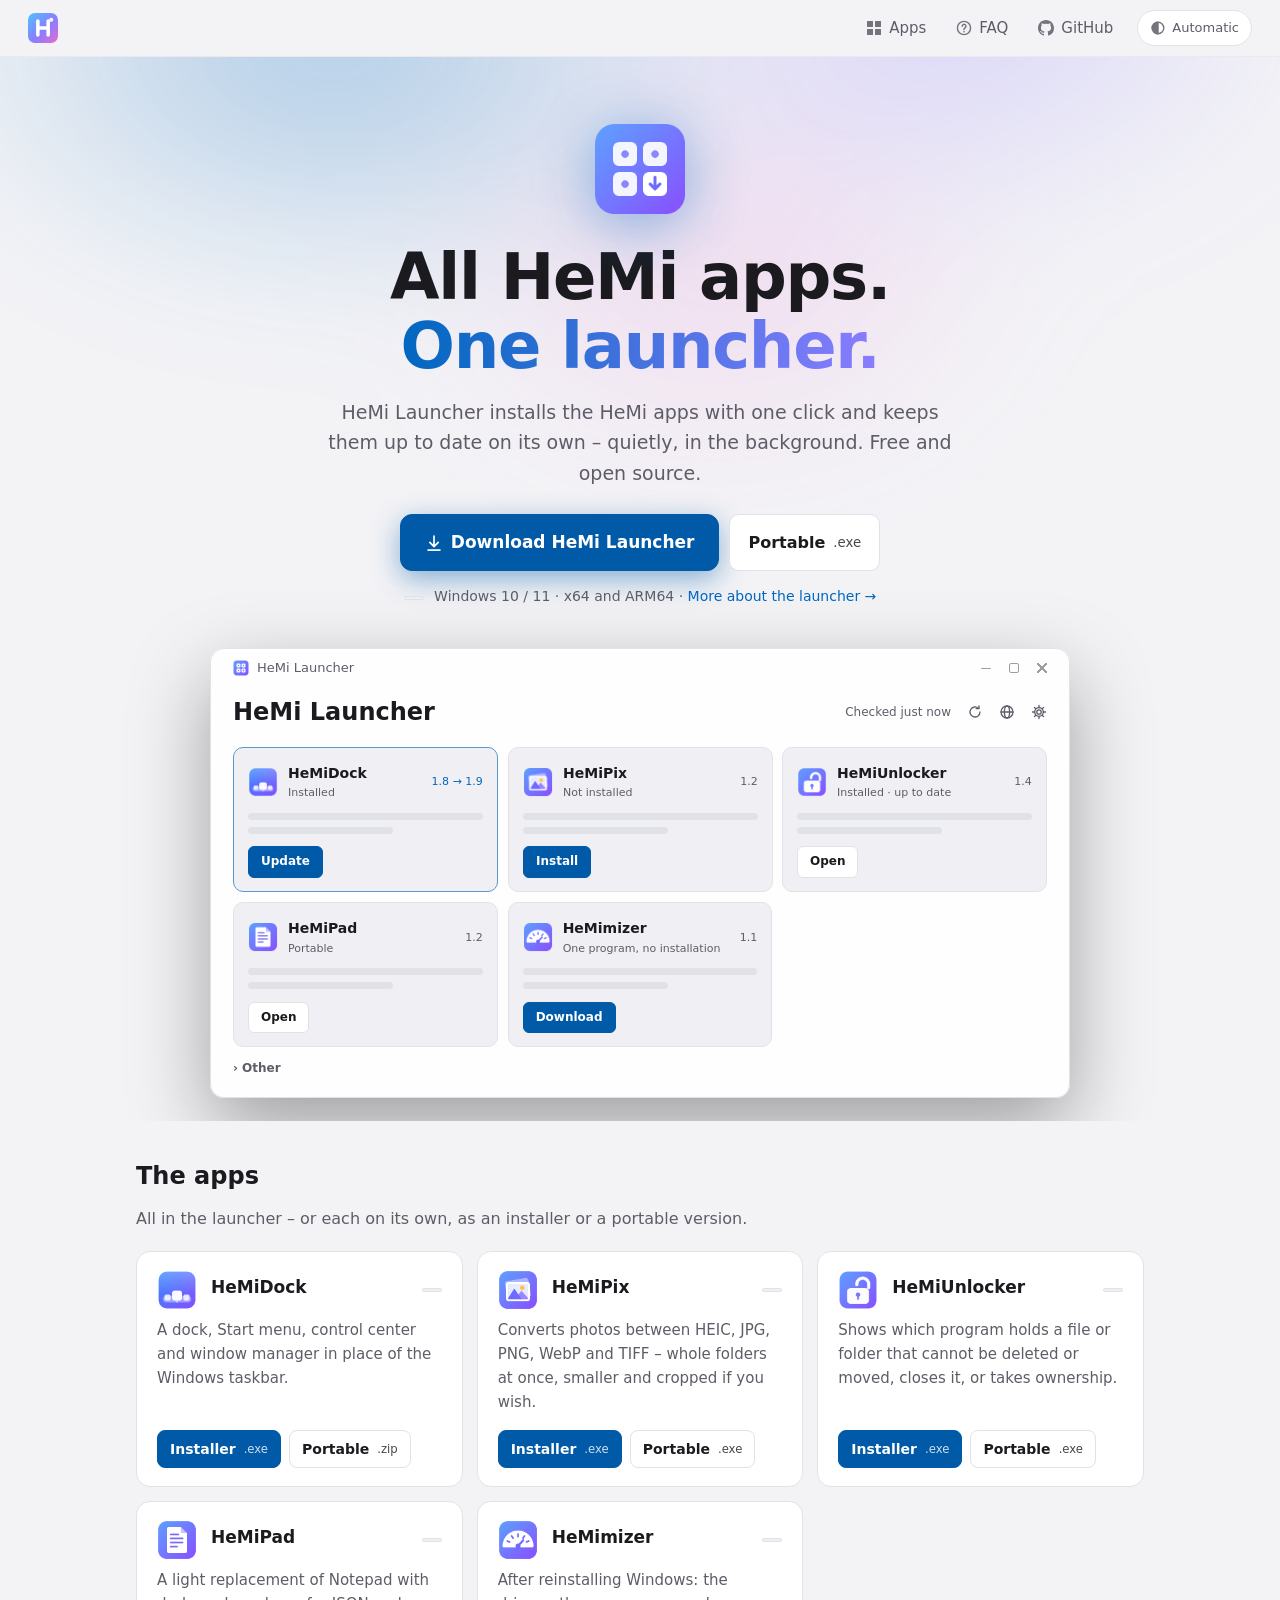
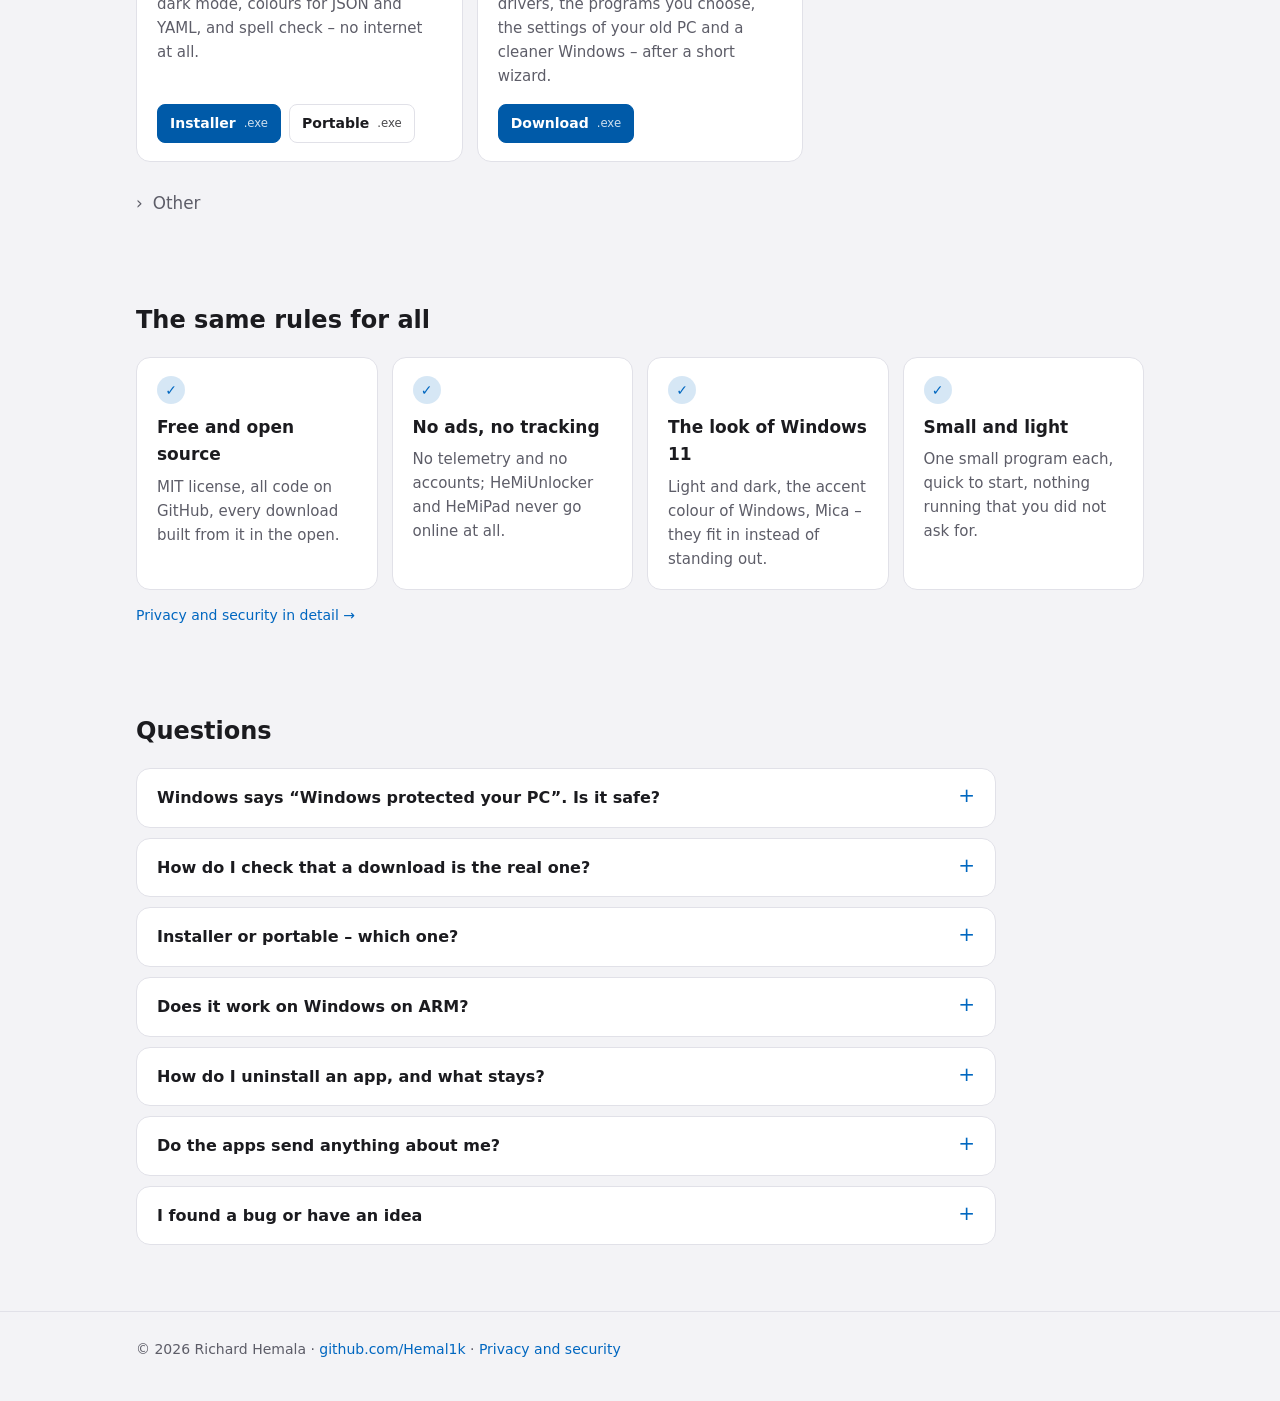
==== index.html @ ae908e46 ""Other" folded on the page and in the launcher sketch, as in the app Co-Authored-By: Claude Opus 5.5" ====
<!doctype html>
<html lang="en">
<head>
  <meta charset="utf-8">
  <meta name="viewport" content="width=device-width, initial-scale=1">
  <title>HeMi – apps for Windows</title>
  <meta name="description" content="Small, tidy apps for Windows in the Windows 11 look – installed and kept up to date by HeMi Launcher: HeMiDock, HeMiPix, HeMiUnlocker, HeMiPad, HeMi Dark for VLC and HeMimizer. Free and open source.">
  <meta property="og:type" content="website">
  <meta property="og:site_name" content="HeMi">
  <meta property="og:title" content="HeMi – apps for Windows">
  <meta property="og:description" content="Small, tidy apps for Windows in the Windows 11 look – installed and kept up to date by HeMi Launcher. Free and open source.">
  <meta property="og:url" content="https://hemal1k.github.io/">
  <meta property="og:image" content="https://hemal1k.github.io/assets/og-hemi.png">
  <meta name="twitter:card" content="summary_large_image">
  <link rel="icon" href="assets/favicon.svg?v=3" type="image/svg+xml">
  <link rel="icon" href="assets/favicon-32.png?v=3" sizes="32x32">
  <link rel="apple-touch-icon" href="assets/favicon-180.png?v=3">
  <script>try{var t=localStorage.getItem("hemi-theme");if(t==="light"||t==="dark")document.documentElement.setAttribute("data-theme",t)}catch(e){}</script>
  <link rel="stylesheet" href="assets/style.css?v=9">
  <script src="assets/site.js?v=5" defer></script>
</head>
<body>
<header class="topbar">
  <div class="bar">
    <a class="brand" href="./" aria-label="HeMi – all apps"><img src="assets/favicon.svg?v=3" alt="HeMi"></a>
    <nav>
      <a href="#apps"><svg viewBox="0 0 16 16" width="16" height="16" fill="currentColor" aria-hidden="true"><path d="M1.5 1h5a.5.5 0 01.5.5v5a.5.5 0 01-.5.5h-5a.5.5 0 01-.5-.5v-5a.5.5 0 01.5-.5zm8 0h5a.5.5 0 01.5.5v5a.5.5 0 01-.5.5h-5a.5.5 0 01-.5-.5v-5a.5.5 0 01.5-.5zm-8 8h5a.5.5 0 01.5.5v5a.5.5 0 01-.5.5h-5a.5.5 0 01-.5-.5v-5a.5.5 0 01.5-.5zm8 0h5a.5.5 0 01.5.5v5a.5.5 0 01-.5.5h-5a.5.5 0 01-.5-.5v-5a.5.5 0 01.5-.5z"/></svg>Apps</a>
      <a href="#faq"><svg viewBox="0 0 16 16" width="16" height="16" fill="none" stroke="currentColor" stroke-width="1.4" stroke-linecap="round" aria-hidden="true"><circle cx="8" cy="8" r="6.6"/><path d="M6.2 6.2a1.9 1.9 0 113.1 1.5c-.8.5-1.3.9-1.3 1.8"/><circle cx="8" cy="11.6" r=".25" fill="currentColor"/></svg>FAQ</a>
      <a href="https://github.com/Hemal1k"><svg viewBox="0 0 16 16" width="16" height="16" fill="currentColor" aria-hidden="true"><path d="M8 0C3.58 0 0 3.58 0 8c0 3.54 2.29 6.53 5.47 7.59.4.07.55-.17.55-.38 0-.19-.01-.82-.01-1.49-2.01.37-2.53-.49-2.69-.94-.09-.23-.48-.94-.82-1.13-.28-.15-.68-.52-.01-.53.63-.01 1.08.58 1.23.82.72 1.21 1.87.87 2.33.66.07-.52.28-.87.51-1.07-1.78-.2-3.64-.89-3.64-3.95 0-.87.31-1.59.82-2.15-.08-.2-.36-1.02.08-2.12 0 0 .67-.21 2.2.82.64-.18 1.32-.27 2-.27.68 0 1.36.09 2 .27 1.53-1.04 2.2-.82 2.2-.82.44 1.1.16 1.92.08 2.12.51.56.82 1.27.82 2.15 0 3.07-1.87 3.75-3.65 3.95.29.25.54.73.54 1.48 0 1.07-.01 1.93-.01 2.2 0 .21.15.46.55.38A8.013 8.013 0 0016 8c0-4.42-3.58-8-8-8z"/></svg>GitHub</a>
    </nav>
  </div>
</header>

<main>
  <div class="launch-hero">
    <div class="aurora" aria-hidden="true"></div>
    <div class="wrap">
      <img class="hero-icon" src="assets/hemilauncher.png?v=3" alt="" width="96" height="96">
      <h1>All HeMi apps.<br><span class="grad">One launcher.</span></h1>
      <p class="lead">HeMi Launcher installs the HeMi apps with one click and keeps them up to date on its own – quietly, in the background. Free and open source.</p>
      <div class="buttons center">
        <a class="btn primary big" href="https://github.com/Hemal1k/HeMiLauncher/releases/latest/download/HeMiLauncher-Setup.exe"><svg viewBox="0 0 16 16" width="18" height="18" fill="currentColor" aria-hidden="true"><path d="M8 1a.75.75 0 01.75.75v7.69l2.47-2.47a.75.75 0 111.06 1.06l-3.75 3.75a.75.75 0 01-1.06 0L3.72 8.03a.75.75 0 011.06-1.06l2.47 2.47V1.75A.75.75 0 018 1zM2.75 13.5a.75.75 0 000 1.5h10.5a.75.75 0 000-1.5H2.75z"/></svg> Download HeMi Launcher</a>
        <a class="btn" href="https://github.com/Hemal1k/HeMiLauncher/releases/latest/download/HeMiLauncher-Portable.exe">Portable <small>.exe</small></a>
      </div>
      <p class="note"><span class="ver" data-repo="HeMiLauncher" hidden></span> Windows 10 / 11 · x64 and ARM64 · <a href="hemilauncher.html">More about the launcher →</a></p>
      <a class="sketch hero-shot" href="hemilauncher.html" aria-label="HeMi Launcher: the HeMi apps as cards – one being installed, one with an update. More about the launcher">
        <div class="sk-title"><img src="assets/hemilauncher.png?v=3" alt="">HeMi Launcher<span class="sk-win"><i></i><i></i><i></i></span></div>
        <div class="sk-head"><b>HeMi Launcher</b><span class="sk-tools"><small>Checked just now</small>
          <svg viewBox="0 0 16 16" aria-hidden="true"><path d="M13 8a5 5 0 1 1-1.5-3.6"/><path d="M12 1.8v2.9H9.1"/></svg>
          <svg viewBox="0 0 16 16" aria-hidden="true"><circle cx="8" cy="8" r="6"/><ellipse cx="8" cy="8" rx="2.6" ry="6"/><path d="M2 8h12"/></svg>
          <svg viewBox="0 0 16 16" aria-hidden="true"><circle cx="8" cy="8" r="2.2"/><path d="M8 1.5v2M8 12.5v2M1.5 8h2M12.5 8h2M3.4 3.4l1.4 1.4M11.2 11.2l1.4 1.4M3.4 12.6l1.4-1.4M11.2 4.8l1.4-1.4"/><circle cx="8" cy="8" r="4.3"/></svg></span></div>
        <div class="sk-grid">
          <div class="sk-card sk-update" style="--i:0"><div class="sk-top"><img src="assets/hemidock.png?v=3" alt=""><div><b>HeMiDock</b><small>Installed</small></div><em>1.8 → 1.9</em></div><i class="sk-line"></i><i class="sk-line sk-short"></i><div class="sk-btns"><span class="sk-btn sk-accent">Update</span></div></div>
          <div class="sk-card sk-install" style="--i:1"><div class="sk-top"><img src="assets/hemipix.png?v=3" alt=""><div><b>HeMiPix</b><small>Not installed</small></div><em>1.2</em></div><i class="sk-line"></i><i class="sk-line sk-short"></i><div class="sk-btns"><span class="sk-btn sk-accent sk-go">Install</span><span class="sk-progress"><span></span></span><span class="sk-done">✓ Installed</span></div></div>
          <div class="sk-card" style="--i:2"><div class="sk-top"><img src="assets/hemiunlocker.png?v=3" alt=""><div><b>HeMiUnlocker</b><small>Installed · up to date</small></div><em>1.4</em></div><i class="sk-line"></i><i class="sk-line sk-short"></i><div class="sk-btns"><span class="sk-btn">Open</span></div></div>
          <div class="sk-card" style="--i:3"><div class="sk-top"><img src="assets/hemipad.png?v=3" alt=""><div><b>HeMiPad</b><small>Portable</small></div><em>1.2</em></div><i class="sk-line"></i><i class="sk-line sk-short"></i><div class="sk-btns"><span class="sk-btn">Open</span></div></div>
          <div class="sk-card" style="--i:4"><div class="sk-top"><img src="assets/hemimizer.png?v=3" alt=""><div><b>HeMimizer</b><small>One program, no installation</small></div><em>1.1</em></div><i class="sk-line"></i><i class="sk-line sk-short"></i><div class="sk-btns"><span class="sk-btn sk-accent">Download</span></div></div>
          <div class="sk-other">› Other</div>
        </div>
      </a>
    </div>
  </div>

  <div class="wrap">
    <section id="apps">
      <h2>The apps</h2>
      <p class="sub">All in the launcher – or each on its own, as an installer or a portable version.</p>
      <div class="grid">
        <div class="card app-card">
          <a class="project-head" href="hemidock.html"><img src="assets/hemidock.png?v=3" alt=""><h3>HeMiDock</h3><span class="ver" data-repo="HeMiDock" hidden></span></a>
          <p>A dock, Start menu, control center and window manager in place of the Windows taskbar.</p>
          <div class="actions">
            <a class="btn primary small" href="https://github.com/Hemal1k/HeMiDock/releases/latest/download/HeMiDock-Setup.exe">Installer <small>.exe</small></a>
            <a class="btn small" href="https://github.com/Hemal1k/HeMiDock/releases/latest/download/HeMiDock-Portable.zip">Portable <small>.zip</small></a>
          </div>
        </div>
        <div class="card app-card">
          <a class="project-head" href="hemipix.html"><img src="assets/hemipix.png?v=3" alt=""><h3>HeMiPix</h3><span class="ver" data-repo="HeMiPix" hidden></span></a>
          <p>Converts photos between HEIC, JPG, PNG, WebP and TIFF – whole folders at once, smaller and cropped if you wish.</p>
          <div class="actions">
            <a class="btn primary small" href="https://github.com/Hemal1k/HeMiPix/releases/latest/download/HeMiPix-Setup.exe">Installer <small>.exe</small></a>
            <a class="btn small" href="https://github.com/Hemal1k/HeMiPix/releases/latest/download/HeMiPix-Portable.exe">Portable <small>.exe</small></a>
          </div>
        </div>
        <div class="card app-card">
          <a class="project-head" href="hemiunlocker.html"><img src="assets/hemiunlocker.png?v=3" alt=""><h3>HeMiUnlocker</h3><span class="ver" data-repo="HeMiUnlocker" hidden></span></a>
          <p>Shows which program holds a file or folder that cannot be deleted or moved, closes it, or takes ownership.</p>
          <div class="actions">
            <a class="btn primary small" href="https://github.com/Hemal1k/HeMiUnlocker/releases/latest/download/HeMiUnlocker-Setup.exe">Installer <small>.exe</small></a>
            <a class="btn small" href="https://github.com/Hemal1k/HeMiUnlocker/releases/latest/download/HeMiUnlocker-Portable.exe">Portable <small>.exe</small></a>
          </div>
        </div>
        <div class="card app-card">
          <a class="project-head" href="hemipad.html"><img src="assets/hemipad.png?v=3" alt=""><h3>HeMiPad</h3><span class="ver" data-repo="HeMiPad" hidden></span></a>
          <p>A light replacement of Notepad with dark mode, colours for JSON and YAML, and spell check – no internet at all.</p>
          <div class="actions">
            <a class="btn primary small" href="https://github.com/Hemal1k/HeMiPad/releases/latest/download/HeMiPad-Setup.exe">Installer <small>.exe</small></a>
            <a class="btn small" href="https://github.com/Hemal1k/HeMiPad/releases/latest/download/HeMiPad-Portable.exe">Portable <small>.exe</small></a>
          </div>
        </div>
        <div class="card app-card">
          <a class="project-head" href="hemimizer.html"><img src="assets/hemimizer.png?v=3" alt=""><h3>HeMimizer</h3><span class="ver" data-repo="HeMimizer" hidden></span></a>
          <p>After reinstalling Windows: the drivers, the programs you choose, the settings of your old PC and a cleaner Windows – after a short wizard.</p>
          <div class="actions">
            <a class="btn primary small" href="https://github.com/Hemal1k/HeMimizer/releases/latest/download/HeMimizer.exe">Download <small>.exe</small></a>
          </div>
        </div>
      </div>
      <details class="other">
      <summary class="other-head">Other</summary>
      <div class="grid">
        <div class="card app-card">
          <a class="project-head" href="hemidark.html"><img src="assets/hemidark.png?v=3" alt=""><h3>HeMi Dark</h3><span class="ver" data-repo="HeMiDark" hidden></span></a>
          <p>A dark skin for VLC media player in the style of Windows 11 – nine colours, every display scaling.</p>
          <div class="actions">
            <a class="btn primary small" href="https://github.com/Hemal1k/HeMiDark/releases/latest/download/HeMiDark-Skins.zip">Skins <small>.zip</small></a>
          </div>
        </div>
      </div>
      </details>
    </section>

    <section id="rules">
      <h2>The same rules for all</h2>
      <div class="grid four">
        <div class="card rule"><span class="dot">✓</span><h3>Free and open source</h3><p>MIT license, all code on GitHub, every download built from it in the open.</p></div>
        <div class="card rule"><span class="dot">✓</span><h3>No ads, no tracking</h3><p>No telemetry and no accounts; HeMiUnlocker and HeMiPad never go online at all.</p></div>
        <div class="card rule"><span class="dot">✓</span><h3>The look of Windows 11</h3><p>Light and dark, the accent colour of Windows, Mica – they fit in instead of standing out.</p></div>
        <div class="card rule"><span class="dot">✓</span><h3>Small and light</h3><p>One small program each, quick to start, nothing running that you did not ask for.</p></div>
      </div>
      <p class="note"><a href="about.html">Privacy and security in detail →</a></p>
    </section>

    <section id="faq">
      <h2>Questions</h2>
      <div class="faq">
        <details>
          <summary>Windows says “Windows protected your PC”. Is it safe?</summary>
          <p>The apps are not code-signed (a certificate costs hundreds of euros a year), so SmartScreen does not know them yet. Choose <b>More info → Run anyway</b>. Every download is built from the public source by GitHub Actions, and you can check it against its checksum (next question).</p>
        </details>
        <details>
          <summary>How do I check that a download is the real one?</summary>
          <p>Each release has a <code>SHA256SUMS.txt</code>. Open PowerShell in your Downloads folder and run <code>Get-FileHash HeMiPad-Setup.exe</code> – the hash must be the same as in the file. HeMi Launcher does this for every download by itself.</p>
        </details>
        <details>
          <summary>Installer or portable – which one?</summary>
          <p>The <b>installer</b> adds the app to Start and to Installed apps, with an uninstaller, and HeMi Launcher keeps it up to date. The <b>portable</b> version (the exe itself; a zip for HeMiDock) runs from any folder without installing anything – HeMi Launcher can keep portable versions up to date too.</p>
        </details>
        <details>
          <summary>Does it work on Windows on ARM?</summary>
          <p>Yes. Each installer has both versions and installs the right one by itself; the portable versions have their own <code>-arm64</code> file.</p>
        </details>
        <details>
          <summary>How do I uninstall an app, and what stays?</summary>
          <p>Settings → Apps → Installed apps (or the bin in HeMi Launcher). The uninstaller asks whether to delete the settings of the app in <code>%AppData%\HeMi</code> or keep them for later. A portable version is just its folder – delete it.</p>
        </details>
        <details>
          <summary>Do the apps send anything about me?</summary>
          <p>No. No telemetry, no accounts, no ads. What goes over the internet at all – mostly nothing – is listed app by app on <a href="about.html">Privacy and security</a>.</p>
        </details>
        <details>
          <summary>I found a bug or have an idea</summary>
          <p>Please open an issue in the project on GitHub – the button “Report a problem” in each app goes right there.</p>
        </details>
      </div>
    </section>
  </div>
</main>

<footer>
  <div class="wrap">© 2026 Richard Hemala · <a href="https://github.com/Hemal1k">github.com/Hemal1k</a> · <a href="about.html">Privacy and security</a></div>
</footer>
</body>
</html>
---- assets/style.css ----
:root {
  --bg: #16161a;
  --surface: #202026;
  --surface-2: #2a2a31;
  --line: #34343c;
  --text: #ececf1;
  --dim: #a3a3ad;
  --accent: #4cc2ff;
  --accent-strong: #0f8bd6;
  --radius: 14px;
  color-scheme: dark;
}
@media (prefers-color-scheme: light) {
  :root:not([data-theme="dark"]) {
    --bg: #f3f3f6; --surface: #ffffff; --surface-2: #f0f0f4; --line: #e1e1e8;
    --text: #1b1b1f; --dim: #5d5d68; --accent: #0067c0; --accent-strong: #005aa8;
    color-scheme: light;
  }
}
/* chosen by the switch (site.js): light also on a dark system; dark is the default above */
:root[data-theme="light"] {
  --bg: #f3f3f6; --surface: #ffffff; --surface-2: #f0f0f4; --line: #e1e1e8;
  --text: #1b1b1f; --dim: #5d5d68; --accent: #0067c0; --accent-strong: #005aa8;
  color-scheme: light;
}
* { box-sizing: border-box; }
html { -webkit-text-size-adjust: 100%; }
body {
  margin: 0; background: var(--bg); color: var(--text);
  font: 16px/1.6 "Segoe UI Variable Text", "Segoe UI", system-ui, -apple-system, sans-serif;
}
a { color: var(--accent); text-decoration: none; }
a:hover { text-decoration: underline; }
.wrap { max-width: 1040px; margin: 0 auto; padding: 0 16px; }


.hero { padding: 56px 0 40px; }
.hero-split { display: flex; flex-wrap: wrap; gap: 20px; align-items: flex-start; justify-content: space-between; }
.hero h1 { font-size: clamp(32px, 6vw, 48px); line-height: 1.15; margin: 0 0 12px; font-weight: 600; letter-spacing: -0.01em; }
.hero p.lead { font-size: 19px; color: var(--dim); max-width: 680px; margin: 0; }
.hero .app { display: flex; gap: 20px; align-items: center; margin-bottom: 18px; }
.hero .app img { width: 72px; height: 72px; }

.buttons { display: flex; flex-wrap: wrap; gap: 10px; margin-top: 26px; }
.btn { display: inline-flex; align-items: center; gap: 8px; padding: 11px 18px; border-radius: 10px; font-weight: 600; border: 1px solid var(--line); color: var(--text); background: var(--surface); }
.btn:hover { text-decoration: none; background: var(--surface-2); }
.btn.primary { background: var(--accent-strong); border-color: var(--accent-strong); color: #fff; }
.btn.primary:hover { filter: brightness(1.08); background: var(--accent-strong); }
.btn small { font-weight: 400; opacity: .8; }
.btn.gh { margin-left: auto; }
.hero-split .btn.gh { margin-left: 0; }
@media (max-width: 600px) { .btn.gh { margin-left: 0; } }
.note { color: var(--dim); font-size: 14px; margin-top: 14px; }

.shot { margin: 28px 0 8px; border-radius: var(--radius); overflow: hidden; border: 1px solid var(--line); background: var(--surface); }
.shot img { display: block; width: 100%; height: auto; }

section { padding: 36px 0; }
section h2 { font-size: 24px; margin: 0 0 18px; font-weight: 600; }
.grid { display: grid; grid-template-columns: repeat(auto-fill, minmax(280px, 1fr)); gap: 14px; }
.card { background: var(--surface); border: 1px solid var(--line); border-radius: var(--radius); padding: 18px 20px; }
.card h3 { margin: 0 0 6px; font-size: 17px; font-weight: 600; }
.card p { margin: 0; color: var(--dim); font-size: 15px; }
a.card { display: block; color: var(--text); }
a.card:hover { text-decoration: none; border-color: var(--accent); }
.card .tag { display: inline-block; font-size: 12px; color: var(--dim); background: var(--surface-2); border-radius: 999px; padding: 1px 9px; margin-top: 10px; }
.card .tag.live { color: var(--accent); }
.project-head { display: flex; gap: 14px; align-items: center; margin-bottom: 8px; }
.project-head img { width: 40px; height: 40px; }
.project-head .glyph { width: 40px; height: 40px; border-radius: 10px; background: var(--surface-2); display: grid; place-items: center; font-weight: 700; color: var(--accent); }

table.req { width: 100%; border-collapse: collapse; }
table.req td { padding: 10px 0; border-bottom: 1px solid var(--line); vertical-align: top; }
table.req td:first-child { color: var(--dim); width: 34%; padding-right: 16px; }

footer { border-top: 1px solid var(--line); color: var(--dim); font-size: 14px; padding: 26px 0 40px; margin-top: 30px; }

.prose { max-width: 760px; }
.prose h2 { margin-top: 30px; }
.prose li { margin: 4px 0; }
.back { margin: 0 0 18px; font-size: 14px; }
.back a { color: var(--dim); }
.back a:hover { color: var(--text); }
code { font-family: "Cascadia Mono", Consolas, monospace; font-size: .9em; background: var(--surface-2); border-radius: 6px; padding: 1px 6px; }
table.req ul { margin: 6px 0 0; padding-left: 20px; }
.app-card { display: flex; flex-direction: column; }
.app-card p { flex: 1; }
.app-card .project-head { color: var(--text); }
.app-card .project-head:hover { text-decoration: none; color: var(--accent); }
.app-card .actions { display: flex; flex-wrap: wrap; align-items: center; gap: 8px; margin-top: 16px; }
.btn.small { padding: 7px 12px; font-size: 14px; border-radius: 8px; }
/* the whole card opens the page of the app (its title link is stretched over it); the download buttons stay above */
.app-card { position: relative; }
.app-card .project-head::after { content: ""; position: absolute; inset: 0; border-radius: inherit; z-index: 0; }
.app-card .actions { position: relative; z-index: 1; }
/* ───── the top bar ───── */
.topbar { position: sticky; top: 0; z-index: 10; backdrop-filter: saturate(160%) blur(14px); -webkit-backdrop-filter: saturate(160%) blur(14px);
  background: color-mix(in srgb, var(--bg) 72%, transparent); border-bottom: 1px solid color-mix(in srgb, var(--line) 60%, transparent); }
.topbar .wrap { display: flex; align-items: center; justify-content: space-between; height: 56px; }
.brand { display: inline-flex; align-items: center; gap: 10px; color: var(--text); font-weight: 700; font-size: 17px; }
.brand img { width: 26px; height: 26px; }
.brand:hover { text-decoration: none; }
.topbar nav { display: flex; gap: 20px; font-size: 15px; }
.topbar nav a { color: var(--dim); }
.topbar nav a:hover { color: var(--text); text-decoration: none; }

/* ───── the launcher on top ───── */
.launch-hero { position: relative; overflow: hidden; text-align: center; padding: 64px 0 24px; }
.launch-hero .lead { margin: 0 auto; max-width: 640px; font-size: 19px; color: var(--dim); }
.launch-hero h1 { font-size: clamp(36px, 7vw, 64px); line-height: 1.08; margin: 18px 0 16px; font-weight: 700; letter-spacing: -0.02em; }
.hero-icon { width: 96px; height: 96px; filter: drop-shadow(0 10px 30px color-mix(in srgb, var(--accent) 45%, transparent)); animation: float 6s ease-in-out infinite; }
.grad { background: linear-gradient(90deg, var(--accent), #8a7dff, #e66bd0, var(--accent)); background-size: 300% 100%;
  -webkit-background-clip: text; background-clip: text; color: transparent; animation: shimmer 9s linear infinite; }
.buttons.center { justify-content: center; }
.btn { transition: transform .18s ease, background-color .18s ease, border-color .18s ease, box-shadow .18s ease; }
.btn:hover { transform: translateY(-1px); }
.btn.big { padding: 14px 24px; font-size: 17px; border-radius: 12px; box-shadow: 0 8px 28px color-mix(in srgb, var(--accent-strong) 45%, transparent); }
.btn.big:hover { box-shadow: 0 12px 34px color-mix(in srgb, var(--accent-strong) 60%, transparent); }
.hero-shot { max-width: 860px; margin: 40px auto 0; box-shadow: 0 30px 80px rgba(0,0,0,.45), 0 0 0 1px var(--line);
  transform: scale(1); transform-origin: 50% 50%; transition: transform .5s cubic-bezier(.2,.8,.2,1); will-change: transform; }
.hero-shot:hover { transform: scale(1.025); }
.aurora { position: absolute; inset: -30% -10% auto; height: 760px; z-index: -1; filter: blur(70px); opacity: .55;
  background: radial-gradient(40% 50% at 30% 40%, color-mix(in srgb, var(--accent) 55%, transparent), transparent 70%),
              radial-gradient(35% 45% at 70% 35%, rgba(138,125,255,.5), transparent 70%),
              radial-gradient(30% 40% at 55% 70%, rgba(230,107,208,.35), transparent 70%);
  animation: drift 18s ease-in-out infinite alternate; }
.launch-hero { isolation: isolate; }
.sub { color: var(--dim); margin: -8px 0 20px; }
.grid.four { grid-template-columns: repeat(auto-fill, minmax(220px, 1fr)); }
.rule .dot { display: inline-grid; place-items: center; width: 28px; height: 28px; border-radius: 50%; margin-bottom: 10px; font-weight: 700; font-size: 14px;
  color: var(--accent); background: color-mix(in srgb, var(--accent) 16%, transparent); }

/* ───── movement: cards lift, sections come up when scrolled to ───── */
.card { transition: transform .22s ease, border-color .22s ease, box-shadow .22s ease; }
.app-card:hover, .rule:hover { transform: translateY(-3px); border-color: color-mix(in srgb, var(--accent) 55%, var(--line)); box-shadow: 0 14px 34px rgba(0,0,0,.25); }
.app-card .project-head img { transition: transform .3s cubic-bezier(.2,.8,.2,1); }
.app-card:hover .project-head img { transform: scale(1.08) rotate(-3deg); }
html.js .reveal { opacity: 0; transform: translateY(18px); transition: opacity .6s ease, transform .6s cubic-bezier(.2,.8,.2,1); transition-delay: var(--d, 0s); }
html.js .reveal.in { opacity: 1; transform: none; }
html.js .reveal.card.in:hover { transform: translateY(-3px); transition-delay: 0s; }

@keyframes float { 0%, 100% { transform: translateY(0); } 50% { transform: translateY(-8px); } }
@keyframes shimmer { to { background-position: 300% 0; } }
@keyframes drift { 0% { transform: translate(-4%, 0) scale(1); } 100% { transform: translate(4%, 6%) scale(1.08); } }
@media (prefers-reduced-motion: reduce) {
  *, *::before, *::after { animation: none !important; transition: none !important; }
  html.js .reveal { opacity: 1; transform: none; }
  .hero-shot { transform: none; }
}
@media (max-width: 600px) {
  .topbar nav { gap: 14px; font-size: 14px; }
  .launch-hero { padding-top: 40px; }
  .hero-shot { transform: none; }
}

/* ───── the latest version (filled in by site.js) ───── */
.ver { display: inline-block; font-size: 12px; font-weight: 400; color: var(--dim); background: var(--surface-2); border: 1px solid var(--line); border-radius: 999px; padding: 1px 9px; white-space: nowrap; }
.project-head .ver { margin-left: auto; }
.ver.big { font-size: 13px; margin-left: 4px; }
.note .ver { margin-right: 6px; vertical-align: 1px; }

/* ───── questions ───── */
.faq { display: grid; gap: 10px; max-width: 860px; }
.faq details { background: var(--surface); border: 1px solid var(--line); border-radius: var(--radius); padding: 0 20px; transition: border-color .2s ease; }
.faq details[open] { border-color: color-mix(in srgb, var(--accent) 45%, var(--line)); }
.faq summary { cursor: pointer; list-style: none; padding: 16px 0; font-weight: 600; display: flex; justify-content: space-between; gap: 16px; }
.faq summary::-webkit-details-marker { display: none; }
.faq summary::after { content: "+"; color: var(--accent); font-weight: 400; font-size: 20px; line-height: 1; transition: transform .2s ease; }
.faq details[open] summary::after { transform: rotate(45deg); }
.faq details p { margin: 0 0 16px; color: var(--dim); }

/* ───── the top bar: the logo at the left edge, the links with icons at the right ───── */
.topbar .bar { display: flex; align-items: center; justify-content: space-between; height: 56px; padding: 0 28px; }
.topbar .brand img { width: 30px; height: 30px; display: block; transition: transform .25s ease; }
.topbar .brand:hover img { transform: rotate(-6deg) scale(1.06); }
.topbar nav { gap: 6px; }
.topbar nav a { display: inline-flex; align-items: center; gap: 7px; padding: 6px 12px; border-radius: 8px; transition: background-color .15s ease, color .15s ease; }
.topbar nav a:hover { background: var(--surface-2); }
.topbar nav svg { opacity: .85; }
@media (max-width: 600px) { .topbar .bar { padding: 0 14px; } .topbar nav a { padding: 6px 8px; } }

/* ───── the launcher drawn, not photographed: cards come in, one installs, one waits with an update ───── */
.sketch { max-width: 860px; margin: 40px auto 0; text-align: left; background: color-mix(in srgb, var(--surface) 92%, transparent);
  border: 1px solid var(--line); border-radius: 14px; padding: 0 22px 22px; box-shadow: 0 30px 80px rgba(0,0,0,.35); }
a.sketch { display: block; color: inherit; text-decoration: none; transition: transform .5s cubic-bezier(.2,.8,.2,1), border-color .3s ease; }
a.sketch:hover { text-decoration: none; border-color: var(--accent); }
.sk-title { display: flex; align-items: center; gap: 8px; height: 38px; font-size: 13px; color: var(--dim); }
.sk-title img { width: 16px; height: 16px; }
.sk-win { margin-left: auto; display: flex; gap: 18px; }
.sk-win i { width: 10px; height: 10px; border: 1.5px solid var(--dim); border-radius: 2px; opacity: .6; }
.sk-win i:first-child { height: 0; border-width: 0 0 1.5px; align-self: center; }
.sk-head { display: flex; align-items: center; margin: 6px 0 16px; }
.sk-head b { font-size: 24px; font-weight: 700; }
.sk-tools { margin-left: auto; display: flex; align-items: center; gap: 16px; color: var(--dim); }
.sk-tools small { font-size: 12px; }
.sk-tools svg { width: 16px; height: 16px; fill: none; stroke: currentColor; stroke-width: 1.3; stroke-linecap: round; stroke-linejoin: round; }
@media (max-width: 480px) { .sk-tools small { display: none; } }
.sk-grid { display: grid; grid-template-columns: repeat(3, 1fr); gap: 10px; }
.sk-card { background: var(--surface-2); border: 1px solid var(--line); border-radius: 10px; padding: 14px; display: flex; flex-direction: column; gap: 7px;
  animation: sk-in .6s cubic-bezier(.2,.8,.2,1) both; animation-delay: calc(var(--i) * .12s + .2s); }
.sk-top { display: flex; align-items: center; gap: 10px; margin-bottom: 4px; }
.sk-top img { width: 30px; height: 30px; }
.sk-top b { display: block; font-size: 14px; }
.sk-top small { display: block; font-size: 11px; color: var(--dim); }
.sk-top em { margin-left: auto; font-style: normal; font-size: 11px; color: var(--dim); }
.sk-update .sk-top em { color: var(--accent); }
.sk-line { display: block; height: 7px; border-radius: 4px; background: var(--line); }
.sk-short { width: 62%; }
.sk-btns { position: relative; display: flex; align-items: center; gap: 8px; height: 30px; margin-top: 6px; }
.sk-btn { font-size: 12px; font-weight: 600; padding: 5px 12px; border-radius: 6px; background: var(--surface); border: 1px solid var(--line); }
.sk-accent { background: var(--accent-strong); border-color: var(--accent-strong); color: #fff; }
.sk-update { border-color: color-mix(in srgb, var(--accent) 60%, var(--line)); }
/* the pulse of Update: a ring that fades (opacity and scale only – no repaint of the tilted sketch) */
.sk-update .sk-btn { position: relative; }
.sk-update .sk-btn::after { content: ""; position: absolute; inset: -1px; border-radius: inherit; box-shadow: 0 0 0 5px color-mix(in srgb, var(--accent) 45%, transparent);
  opacity: 0; animation: sk-pulse 2.4s ease-in-out infinite 1.5s; }
/* installing: the button, the progress, "Installed" – again and again */
.sk-install .sk-go { animation: sk-go 7s infinite 1.2s; }
.sk-progress { position: absolute; left: 0; width: 70%; height: 5px; border-radius: 3px; background: var(--line); opacity: 0; animation: sk-show 7s infinite 1.2s; }
.sk-progress { overflow: hidden; }
.sk-progress span { display: block; height: 100%; width: 100%; border-radius: 3px; background: var(--accent); transform: scaleX(0); transform-origin: 0 50%; animation: sk-fill 7s infinite 1.2s; }
.sk-done { position: absolute; left: 0; font-size: 12px; font-weight: 600; color: #3fb950; opacity: 0; animation: sk-done 7s infinite 1.2s; }
@keyframes sk-in { from { opacity: 0; transform: translateY(14px) scale(.98); } to { opacity: 1; transform: none; } }
@keyframes sk-pulse { 0% { opacity: 0; transform: scale(.9); } 30% { opacity: 1; } 60%, 100% { opacity: 0; transform: scale(1.12); } }
@keyframes sk-go { 0%, 12% { opacity: 1; } 15%, 92% { opacity: 0; } 96%, 100% { opacity: 1; } }
@keyframes sk-show { 0%, 13% { opacity: 0; } 16%, 62% { opacity: 1; } 66%, 100% { opacity: 0; } }
@keyframes sk-fill { 0%, 16% { transform: scaleX(0); } 60%, 100% { transform: scaleX(1); } }
@keyframes sk-done { 0%, 64% { opacity: 0; } 68%, 90% { opacity: 1; } 94%, 100% { opacity: 0; } }
@media (max-width: 760px) { .sk-grid { grid-template-columns: repeat(2, 1fr); } }
@media (max-width: 480px) { .sk-grid { grid-template-columns: 1fr; } .sk-card:nth-child(n+4) { display: none; } }
.sk-win i:last-child { border: 0; border-radius: 0; background: linear-gradient(45deg, transparent 44%, var(--dim) 44% 56%, transparent 56%), linear-gradient(-45deg, transparent 44%, var(--dim) 44% 56%, transparent 56%); }

/* the switch of the theme: Automatic (as the system) → Light → Dark; in the top bar, else in the top right corner */
.theme-switch { display: inline-flex; align-items: center; gap: 6px; border: 1px solid var(--line); background: var(--surface); color: var(--dim);
  border-radius: 999px; padding: 6px 12px; font: inherit; font-size: 13px; cursor: pointer; transition: color .2s, border-color .2s; }
.theme-switch:hover { color: var(--text); border-color: var(--accent); }
.theme-switch svg { width: 16px; height: 16px; fill: none; stroke: currentColor; stroke-width: 1.4; stroke-linecap: round; stroke-linejoin: round; }
.theme-switch.float { position: fixed; top: 14px; right: 16px; z-index: 20; background: color-mix(in srgb, var(--surface) 85%, transparent);
  backdrop-filter: blur(10px); -webkit-backdrop-filter: blur(10px); }
.topbar .theme-switch { margin-left: 6px; }
@media (max-width: 600px) { .theme-switch span { display: none; } .theme-switch { padding: 7px; } }

/* "Other" under the apps: HeMi Dark is skins, not an app */
.other-head { margin: 28px 0 12px; font-size: 1.05rem; color: var(--dim); }

/* the launcher sketch: "Other" above HeMi Dark (skins, not an app), as in the app */
.sk-other { grid-column: 1 / -1; font-size: 12px; font-weight: 600; color: var(--dim); margin: 2px 0 -4px; }
/* "Other" folded: a click unfolds it */
details.other > summary { cursor: pointer; list-style: none; }
details.other > summary::-webkit-details-marker { display: none; }
details.other > summary::before { content: "›"; display: inline-block; width: 1em; transition: transform .15s; }
details.other[open] > summary::before { transform: rotate(90deg); }
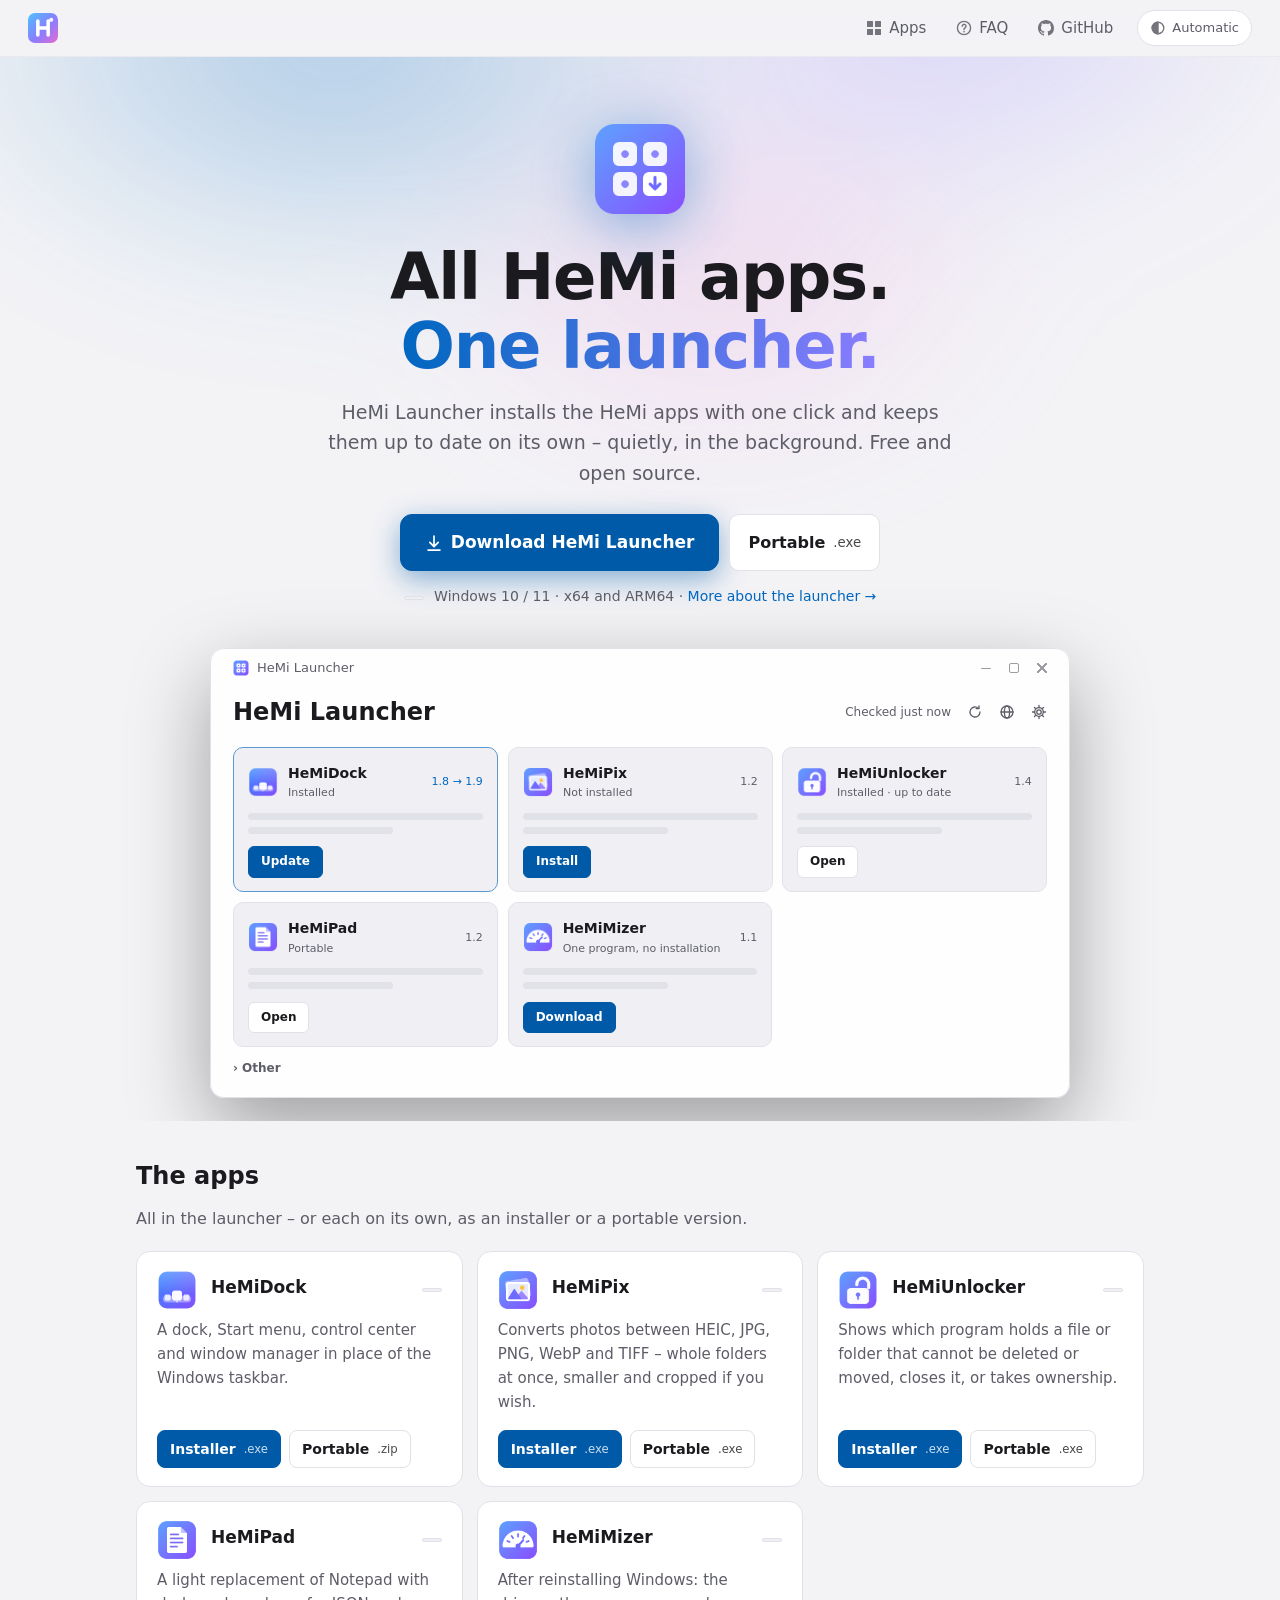
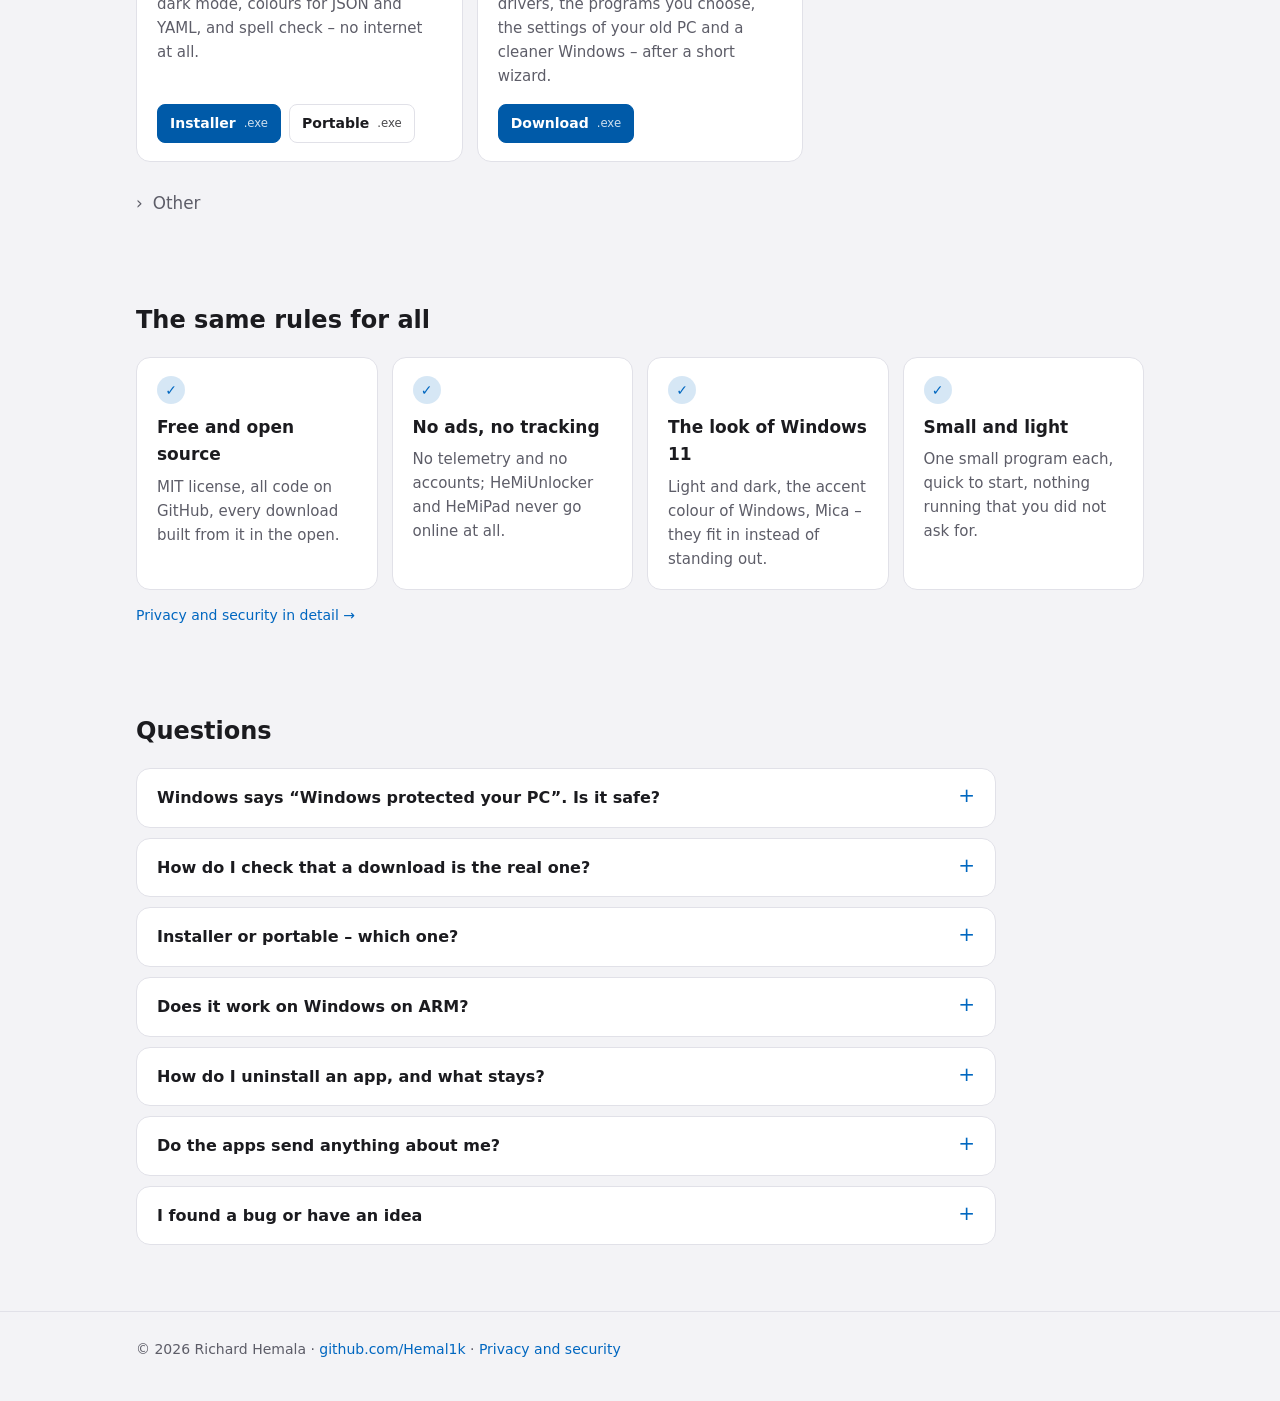
==== commit d879d7b2: "Renamed HeMimizer to HeMiMizer Co-Authored-By: Claude Opus 5.5 <noreply@anthropic.com>" ====
--- a/index.html
+++ b/index.html
@@ -4,7 +4,7 @@
   <meta charset="utf-8">
   <meta name="viewport" content="width=device-width, initial-scale=1">
   <title>HeMi – apps for Windows</title>
-  <meta name="description" content="Small, tidy apps for Windows in the Windows 11 look – installed and kept up to date by HeMi Launcher: HeMiDock, HeMiPix, HeMiUnlocker, HeMiPad, HeMi Dark for VLC and HeMimizer. Free and open source.">
+  <meta name="description" content="Small, tidy apps for Windows in the Windows 11 look – installed and kept up to date by HeMi Launcher: HeMiDock, HeMiPix, HeMiUnlocker, HeMiPad, HeMi Dark for VLC and HeMiMizer. Free and open source.">
   <meta property="og:type" content="website">
   <meta property="og:site_name" content="HeMi">
   <meta property="og:title" content="HeMi – apps for Windows">
@@ -54,7 +54,7 @@
           <div class="sk-card sk-install" style="--i:1"><div class="sk-top"><img src="assets/hemipix.png?v=3" alt=""><div><b>HeMiPix</b><small>Not installed</small></div><em>1.2</em></div><i class="sk-line"></i><i class="sk-line sk-short"></i><div class="sk-btns"><span class="sk-btn sk-accent sk-go">Install</span><span class="sk-progress"><span></span></span><span class="sk-done">✓ Installed</span></div></div>
           <div class="sk-card" style="--i:2"><div class="sk-top"><img src="assets/hemiunlocker.png?v=3" alt=""><div><b>HeMiUnlocker</b><small>Installed · up to date</small></div><em>1.4</em></div><i class="sk-line"></i><i class="sk-line sk-short"></i><div class="sk-btns"><span class="sk-btn">Open</span></div></div>
           <div class="sk-card" style="--i:3"><div class="sk-top"><img src="assets/hemipad.png?v=3" alt=""><div><b>HeMiPad</b><small>Portable</small></div><em>1.2</em></div><i class="sk-line"></i><i class="sk-line sk-short"></i><div class="sk-btns"><span class="sk-btn">Open</span></div></div>
-          <div class="sk-card" style="--i:4"><div class="sk-top"><img src="assets/hemimizer.png?v=3" alt=""><div><b>HeMimizer</b><small>One program, no installation</small></div><em>1.1</em></div><i class="sk-line"></i><i class="sk-line sk-short"></i><div class="sk-btns"><span class="sk-btn sk-accent">Download</span></div></div>
+          <div class="sk-card" style="--i:4"><div class="sk-top"><img src="assets/hemimizer.png?v=3" alt=""><div><b>HeMiMizer</b><small>One program, no installation</small></div><em>1.1</em></div><i class="sk-line"></i><i class="sk-line sk-short"></i><div class="sk-btns"><span class="sk-btn sk-accent">Download</span></div></div>
           <div class="sk-other">› Other</div>
         </div>
       </a>
@@ -99,10 +99,10 @@
           </div>
         </div>
         <div class="card app-card">
-          <a class="project-head" href="hemimizer.html"><img src="assets/hemimizer.png?v=3" alt=""><h3>HeMimizer</h3><span class="ver" data-repo="HeMimizer" hidden></span></a>
+          <a class="project-head" href="hemimizer.html"><img src="assets/hemimizer.png?v=3" alt=""><h3>HeMiMizer</h3><span class="ver" data-repo="HeMiMizer" hidden></span></a>
           <p>After reinstalling Windows: the drivers, the programs you choose, the settings of your old PC and a cleaner Windows – after a short wizard.</p>
           <div class="actions">
-            <a class="btn primary small" href="https://github.com/Hemal1k/HeMimizer/releases/latest/download/HeMimizer.exe">Download <small>.exe</small></a>
+            <a class="btn primary small" href="https://github.com/Hemal1k/HeMiMizer/releases/latest/download/HeMiMizer.exe">Download <small>.exe</small></a>
           </div>
         </div>
       </div>
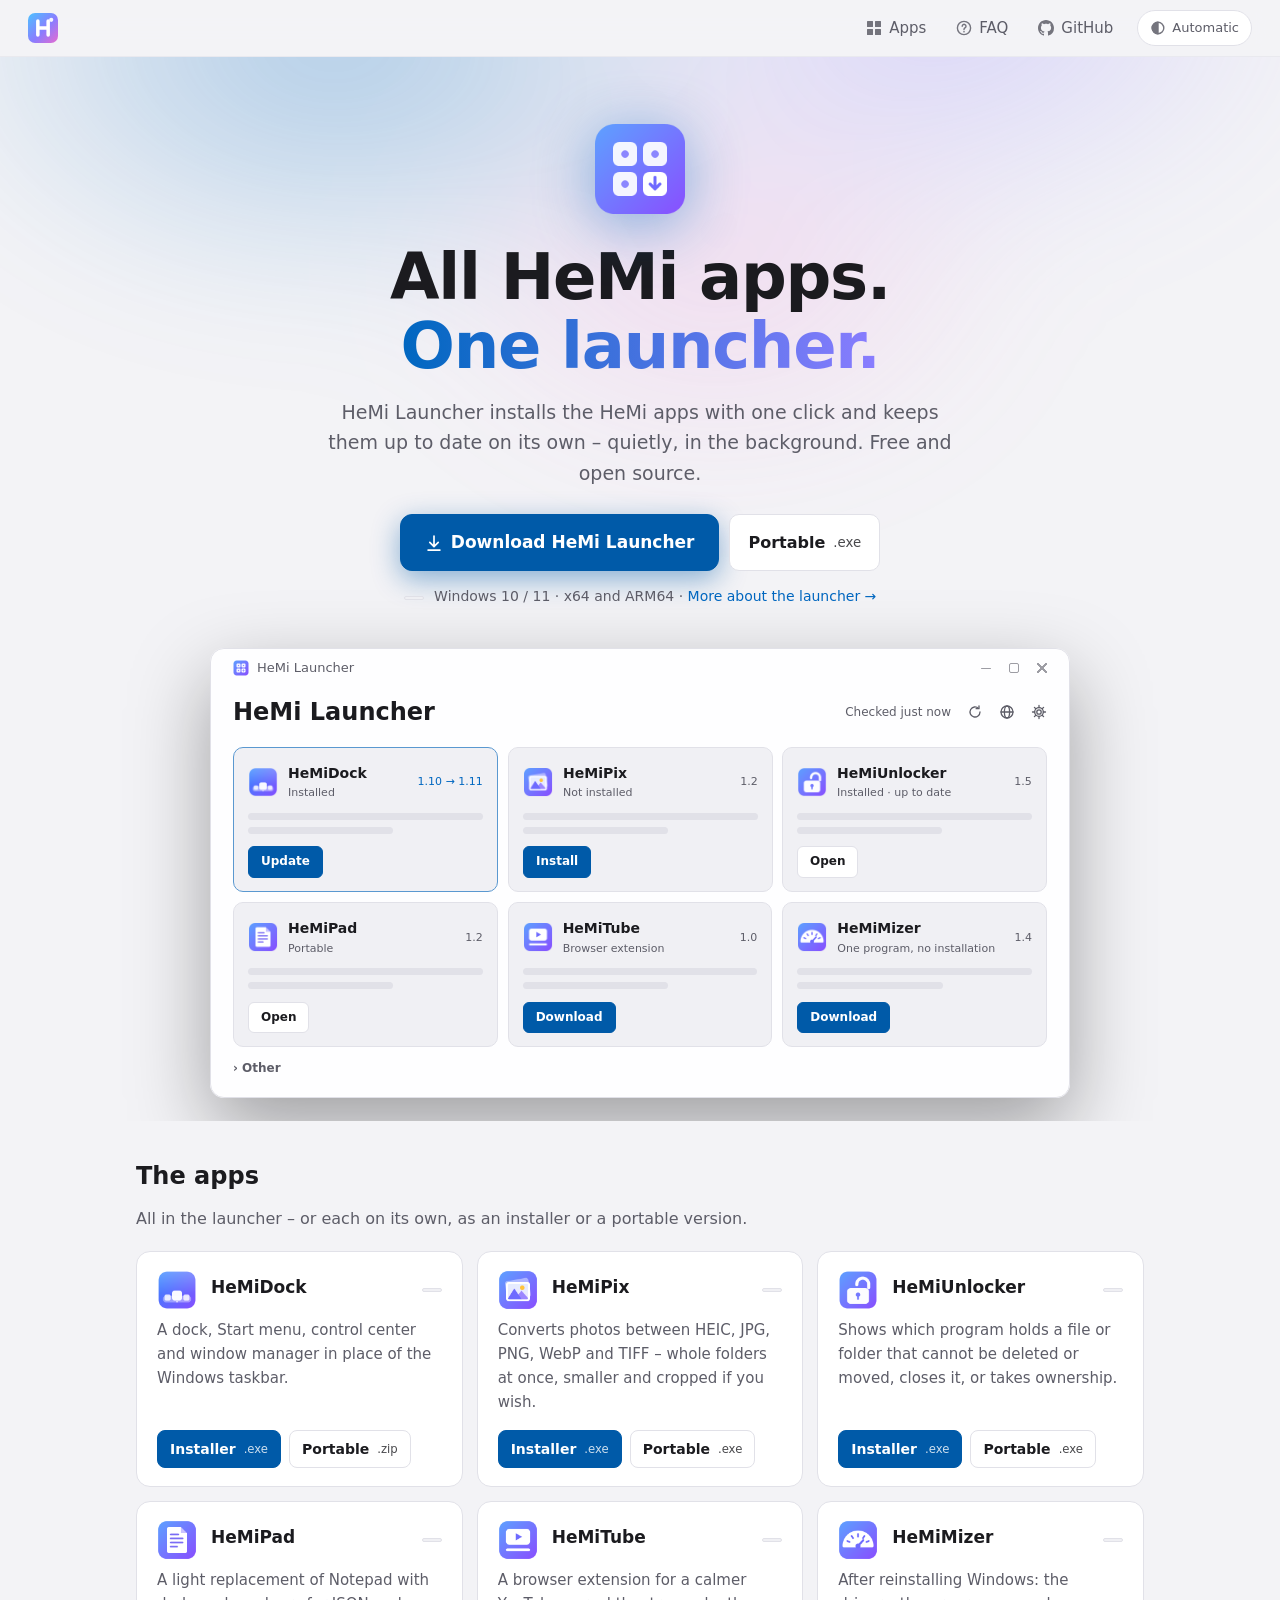
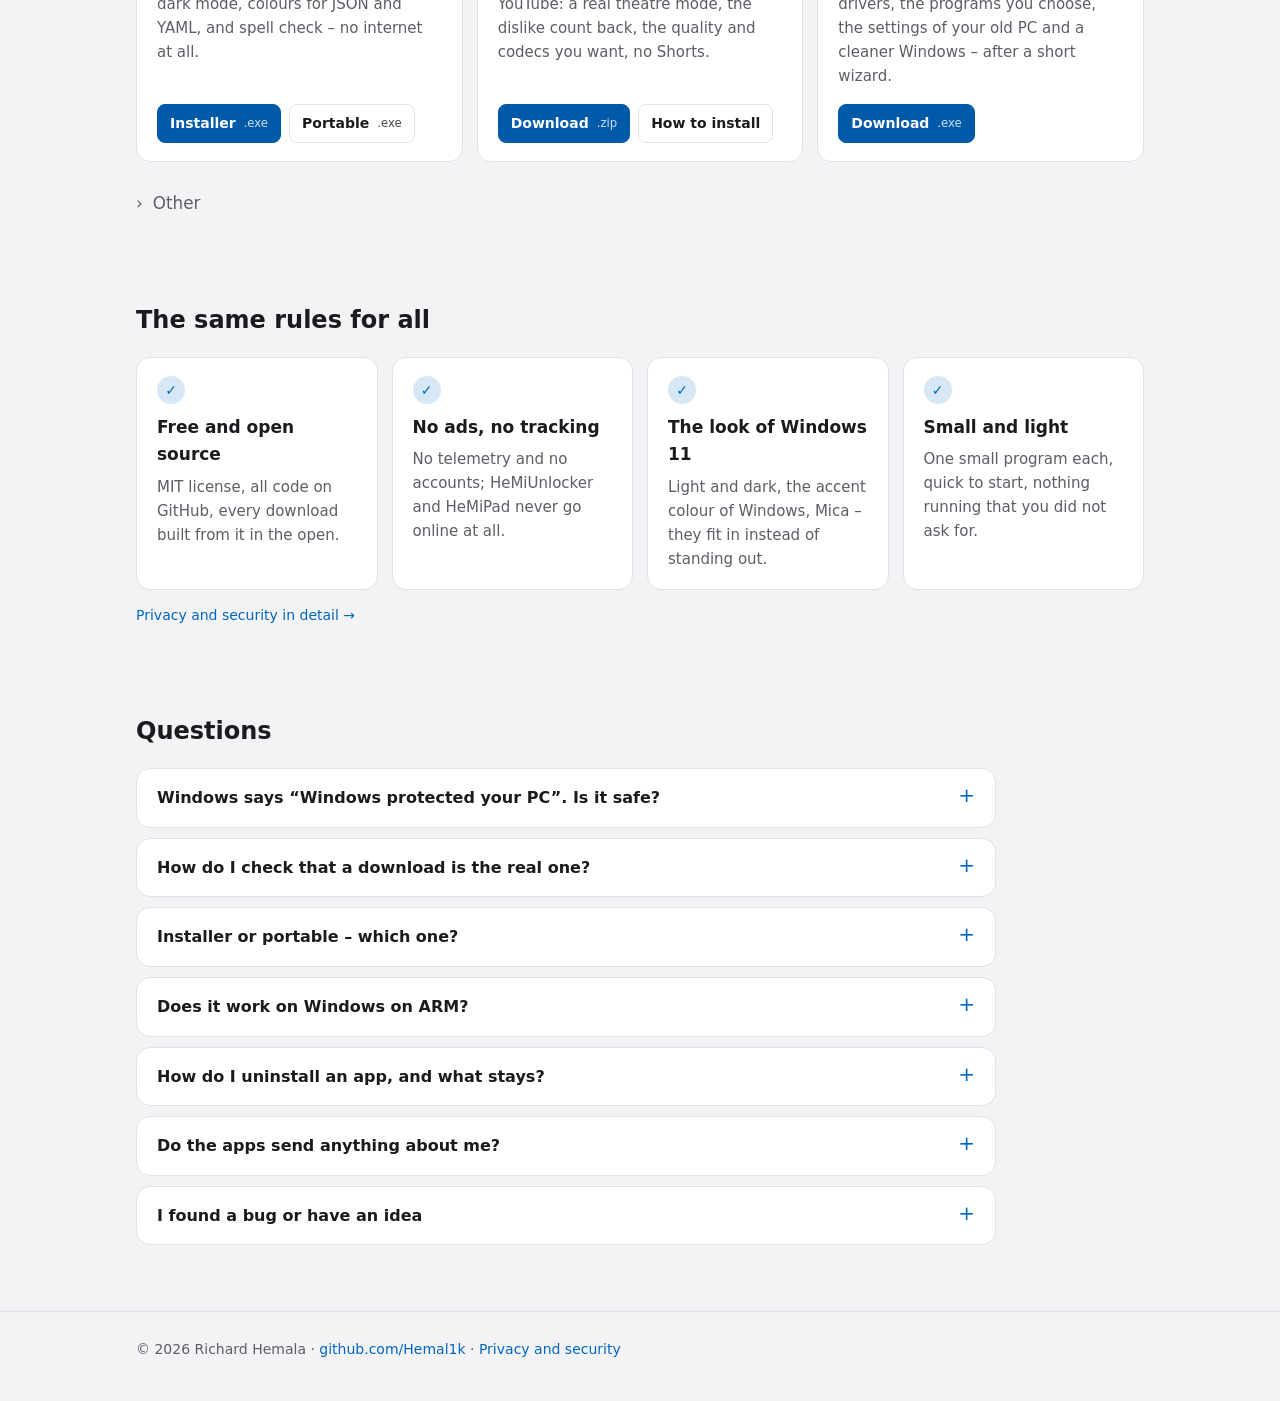
==== commit c9989e80: "HeMiTube (page, card, launcher sketch, privacy), HeMi Dark straight into VLC with the launcher, HeMi" ====
--- a/index.html
+++ b/index.html
@@ -4,7 +4,7 @@
   <meta charset="utf-8">
   <meta name="viewport" content="width=device-width, initial-scale=1">
   <title>HeMi – apps for Windows</title>
-  <meta name="description" content="Small, tidy apps for Windows in the Windows 11 look – installed and kept up to date by HeMi Launcher: HeMiDock, HeMiPix, HeMiUnlocker, HeMiPad, HeMi Dark for VLC and HeMiMizer. Free and open source.">
+  <meta name="description" content="Small, tidy apps for Windows in the Windows 11 look – installed and kept up to date by HeMi Launcher: HeMiDock, HeMiPix, HeMiUnlocker, HeMiPad, HeMiTube for YouTube, HeMi Dark for VLC and HeMiMizer. Free and open source.">
   <meta property="og:type" content="website">
   <meta property="og:site_name" content="HeMi">
   <meta property="og:title" content="HeMi – apps for Windows">
@@ -50,11 +50,12 @@
           <svg viewBox="0 0 16 16" aria-hidden="true"><circle cx="8" cy="8" r="6"/><ellipse cx="8" cy="8" rx="2.6" ry="6"/><path d="M2 8h12"/></svg>
           <svg viewBox="0 0 16 16" aria-hidden="true"><circle cx="8" cy="8" r="2.2"/><path d="M8 1.5v2M8 12.5v2M1.5 8h2M12.5 8h2M3.4 3.4l1.4 1.4M11.2 11.2l1.4 1.4M3.4 12.6l1.4-1.4M11.2 4.8l1.4-1.4"/><circle cx="8" cy="8" r="4.3"/></svg></span></div>
         <div class="sk-grid">
-          <div class="sk-card sk-update" style="--i:0"><div class="sk-top"><img src="assets/hemidock.png?v=3" alt=""><div><b>HeMiDock</b><small>Installed</small></div><em>1.8 → 1.9</em></div><i class="sk-line"></i><i class="sk-line sk-short"></i><div class="sk-btns"><span class="sk-btn sk-accent">Update</span></div></div>
+          <div class="sk-card sk-update" style="--i:0"><div class="sk-top"><img src="assets/hemidock.png?v=3" alt=""><div><b>HeMiDock</b><small>Installed</small></div><em>1.10 → 1.11</em></div><i class="sk-line"></i><i class="sk-line sk-short"></i><div class="sk-btns"><span class="sk-btn sk-accent">Update</span></div></div>
           <div class="sk-card sk-install" style="--i:1"><div class="sk-top"><img src="assets/hemipix.png?v=3" alt=""><div><b>HeMiPix</b><small>Not installed</small></div><em>1.2</em></div><i class="sk-line"></i><i class="sk-line sk-short"></i><div class="sk-btns"><span class="sk-btn sk-accent sk-go">Install</span><span class="sk-progress"><span></span></span><span class="sk-done">✓ Installed</span></div></div>
-          <div class="sk-card" style="--i:2"><div class="sk-top"><img src="assets/hemiunlocker.png?v=3" alt=""><div><b>HeMiUnlocker</b><small>Installed · up to date</small></div><em>1.4</em></div><i class="sk-line"></i><i class="sk-line sk-short"></i><div class="sk-btns"><span class="sk-btn">Open</span></div></div>
+          <div class="sk-card" style="--i:2"><div class="sk-top"><img src="assets/hemiunlocker.png?v=3" alt=""><div><b>HeMiUnlocker</b><small>Installed · up to date</small></div><em>1.5</em></div><i class="sk-line"></i><i class="sk-line sk-short"></i><div class="sk-btns"><span class="sk-btn">Open</span></div></div>
           <div class="sk-card" style="--i:3"><div class="sk-top"><img src="assets/hemipad.png?v=3" alt=""><div><b>HeMiPad</b><small>Portable</small></div><em>1.2</em></div><i class="sk-line"></i><i class="sk-line sk-short"></i><div class="sk-btns"><span class="sk-btn">Open</span></div></div>
-          <div class="sk-card" style="--i:4"><div class="sk-top"><img src="assets/hemimizer.png?v=3" alt=""><div><b>HeMiMizer</b><small>One program, no installation</small></div><em>1.1</em></div><i class="sk-line"></i><i class="sk-line sk-short"></i><div class="sk-btns"><span class="sk-btn sk-accent">Download</span></div></div>
+          <div class="sk-card" style="--i:4"><div class="sk-top"><img src="assets/hemitube.png?v=3" alt=""><div><b>HeMiTube</b><small>Browser extension</small></div><em>1.0</em></div><i class="sk-line"></i><i class="sk-line sk-short"></i><div class="sk-btns"><span class="sk-btn sk-accent">Download</span></div></div>
+          <div class="sk-card" style="--i:5"><div class="sk-top"><img src="assets/hemimizer.png?v=3" alt=""><div><b>HeMiMizer</b><small>One program, no installation</small></div><em>1.4</em></div><i class="sk-line"></i><i class="sk-line sk-short"></i><div class="sk-btns"><span class="sk-btn sk-accent">Download</span></div></div>
           <div class="sk-other">› Other</div>
         </div>
       </a>
@@ -96,6 +97,14 @@
           <div class="actions">
             <a class="btn primary small" href="https://github.com/Hemal1k/HeMiPad/releases/latest/download/HeMiPad-Setup.exe">Installer <small>.exe</small></a>
             <a class="btn small" href="https://github.com/Hemal1k/HeMiPad/releases/latest/download/HeMiPad-Portable.exe">Portable <small>.exe</small></a>
+          </div>
+        </div>
+        <div class="card app-card">
+          <a class="project-head" href="hemitube.html"><img src="assets/hemitube.png?v=3" alt=""><h3>HeMiTube</h3><span class="ver" data-repo="HeMiTube" hidden></span></a>
+          <p>A browser extension for a calmer YouTube: a real theatre mode, the dislike count back, the quality and codecs you want, no Shorts.</p>
+          <div class="actions">
+            <a class="btn primary small" href="https://github.com/Hemal1k/HeMiTube/releases/latest/download/HeMiTube.zip">Download <small>.zip</small></a>
+            <a class="btn small" href="hemitube.html">How to install</a>
           </div>
         </div>
         <div class="card app-card">
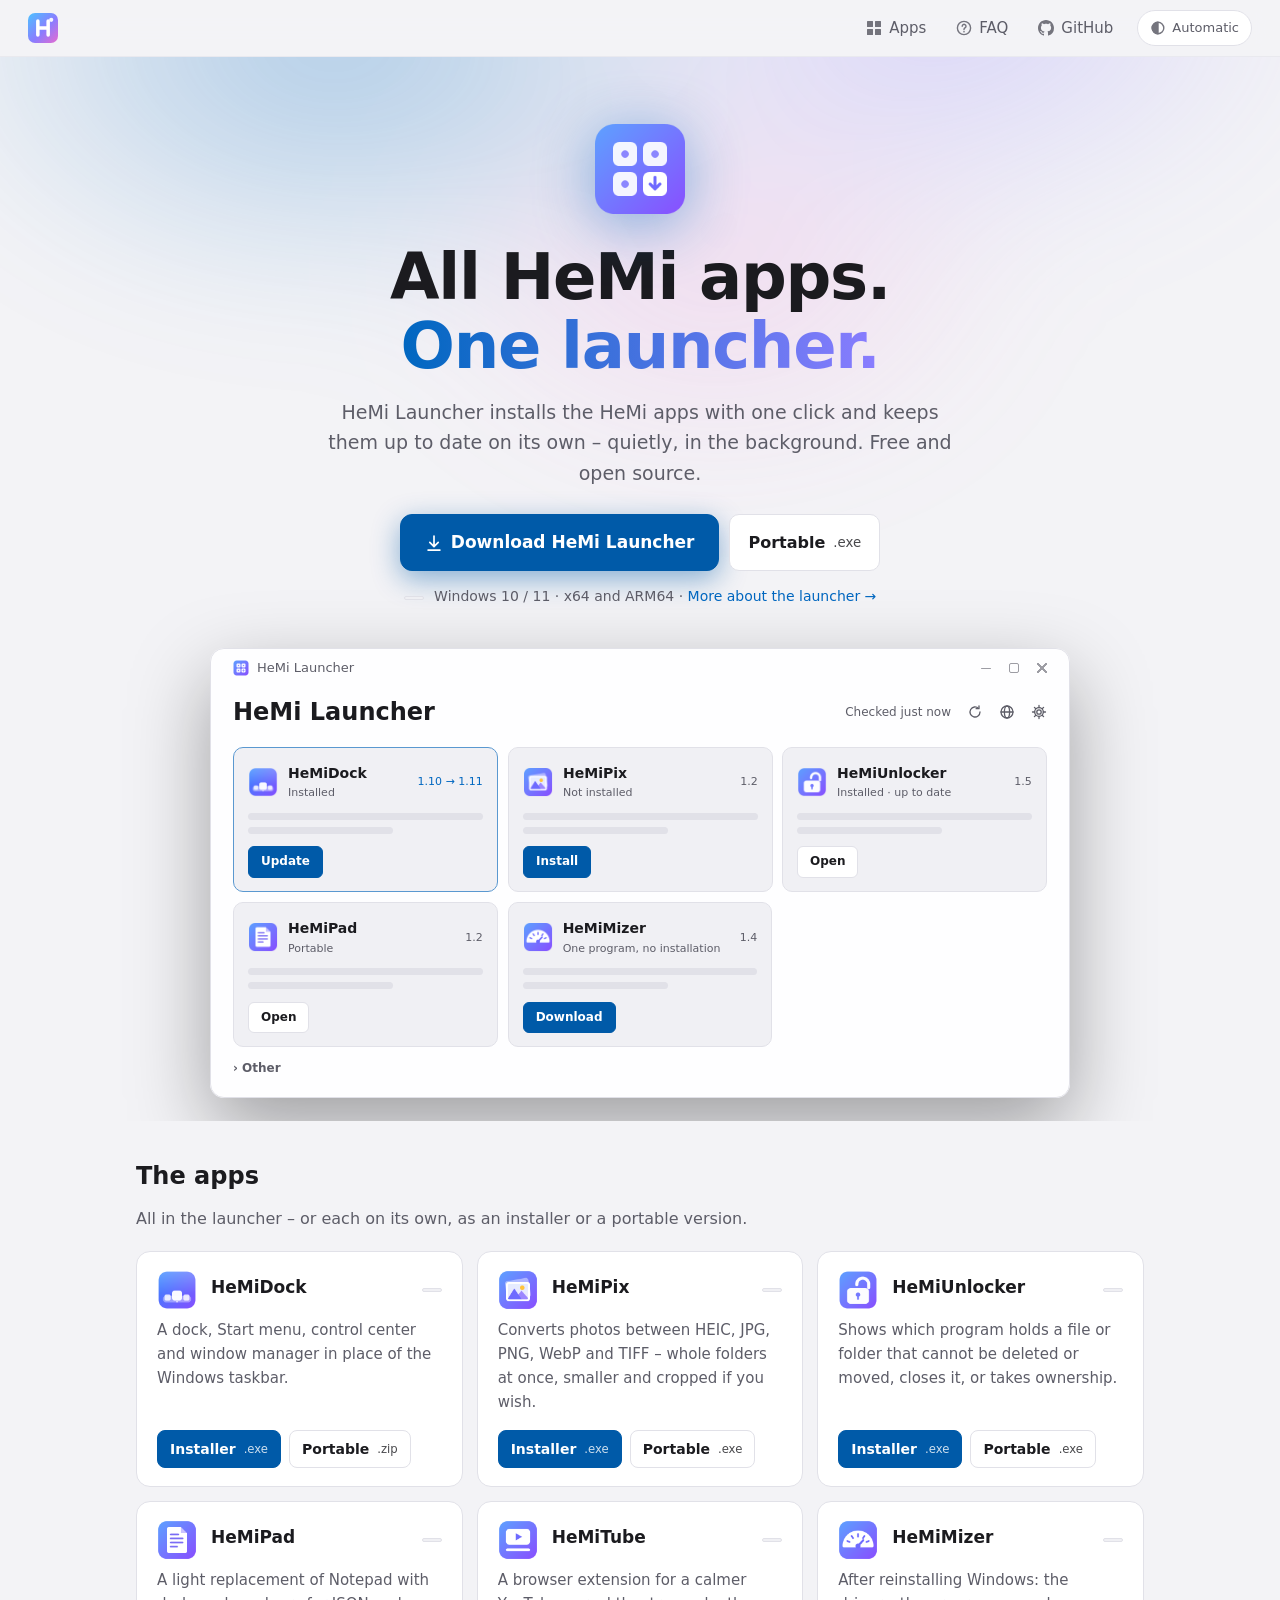
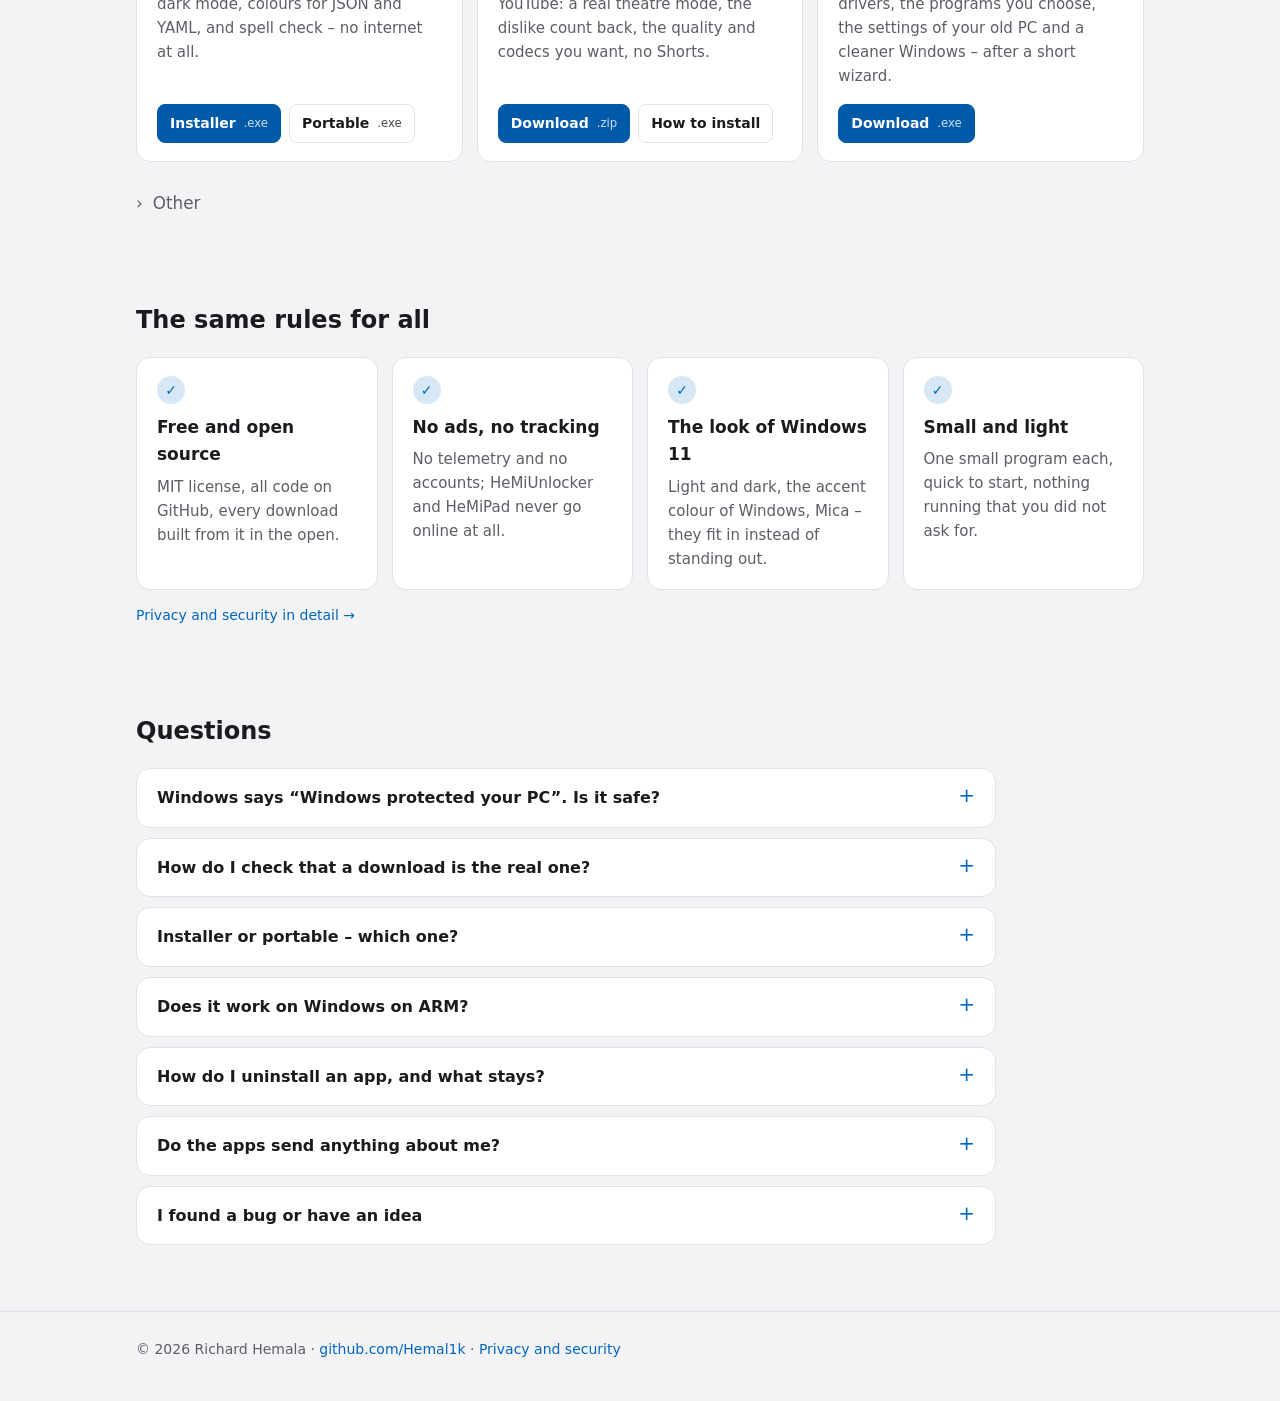
==== commit a4ae5183: "HeMiTube under Other in the launcher sketches Co-Authored-By: Claude Opus 5.5 <noreply@anthropic.com" ====
--- a/index.html
+++ b/index.html
@@ -54,8 +54,7 @@
           <div class="sk-card sk-install" style="--i:1"><div class="sk-top"><img src="assets/hemipix.png?v=3" alt=""><div><b>HeMiPix</b><small>Not installed</small></div><em>1.2</em></div><i class="sk-line"></i><i class="sk-line sk-short"></i><div class="sk-btns"><span class="sk-btn sk-accent sk-go">Install</span><span class="sk-progress"><span></span></span><span class="sk-done">✓ Installed</span></div></div>
           <div class="sk-card" style="--i:2"><div class="sk-top"><img src="assets/hemiunlocker.png?v=3" alt=""><div><b>HeMiUnlocker</b><small>Installed · up to date</small></div><em>1.5</em></div><i class="sk-line"></i><i class="sk-line sk-short"></i><div class="sk-btns"><span class="sk-btn">Open</span></div></div>
           <div class="sk-card" style="--i:3"><div class="sk-top"><img src="assets/hemipad.png?v=3" alt=""><div><b>HeMiPad</b><small>Portable</small></div><em>1.2</em></div><i class="sk-line"></i><i class="sk-line sk-short"></i><div class="sk-btns"><span class="sk-btn">Open</span></div></div>
-          <div class="sk-card" style="--i:4"><div class="sk-top"><img src="assets/hemitube.png?v=3" alt=""><div><b>HeMiTube</b><small>Browser extension</small></div><em>1.0</em></div><i class="sk-line"></i><i class="sk-line sk-short"></i><div class="sk-btns"><span class="sk-btn sk-accent">Download</span></div></div>
-          <div class="sk-card" style="--i:5"><div class="sk-top"><img src="assets/hemimizer.png?v=3" alt=""><div><b>HeMiMizer</b><small>One program, no installation</small></div><em>1.4</em></div><i class="sk-line"></i><i class="sk-line sk-short"></i><div class="sk-btns"><span class="sk-btn sk-accent">Download</span></div></div>
+          <div class="sk-card" style="--i:4"><div class="sk-top"><img src="assets/hemimizer.png?v=3" alt=""><div><b>HeMiMizer</b><small>One program, no installation</small></div><em>1.4</em></div><i class="sk-line"></i><i class="sk-line sk-short"></i><div class="sk-btns"><span class="sk-btn sk-accent">Download</span></div></div>
           <div class="sk-other">› Other</div>
         </div>
       </a>
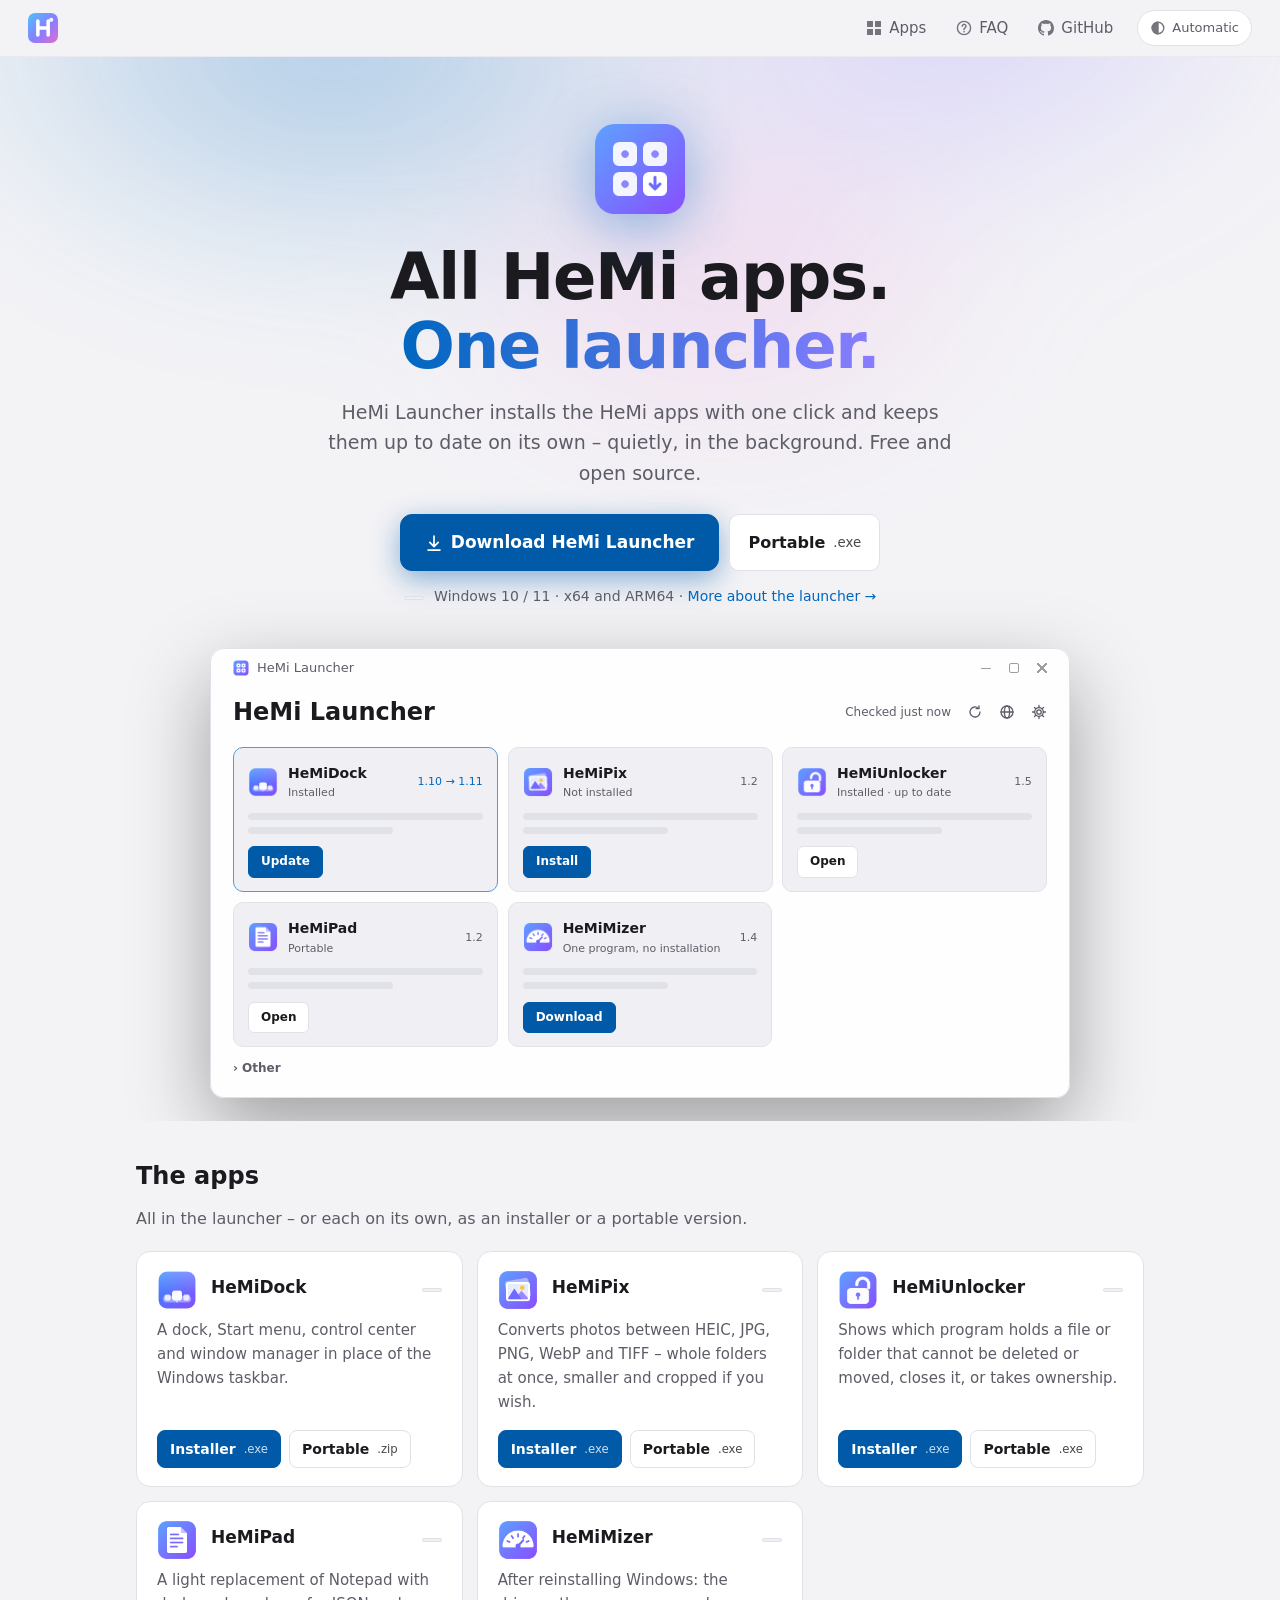
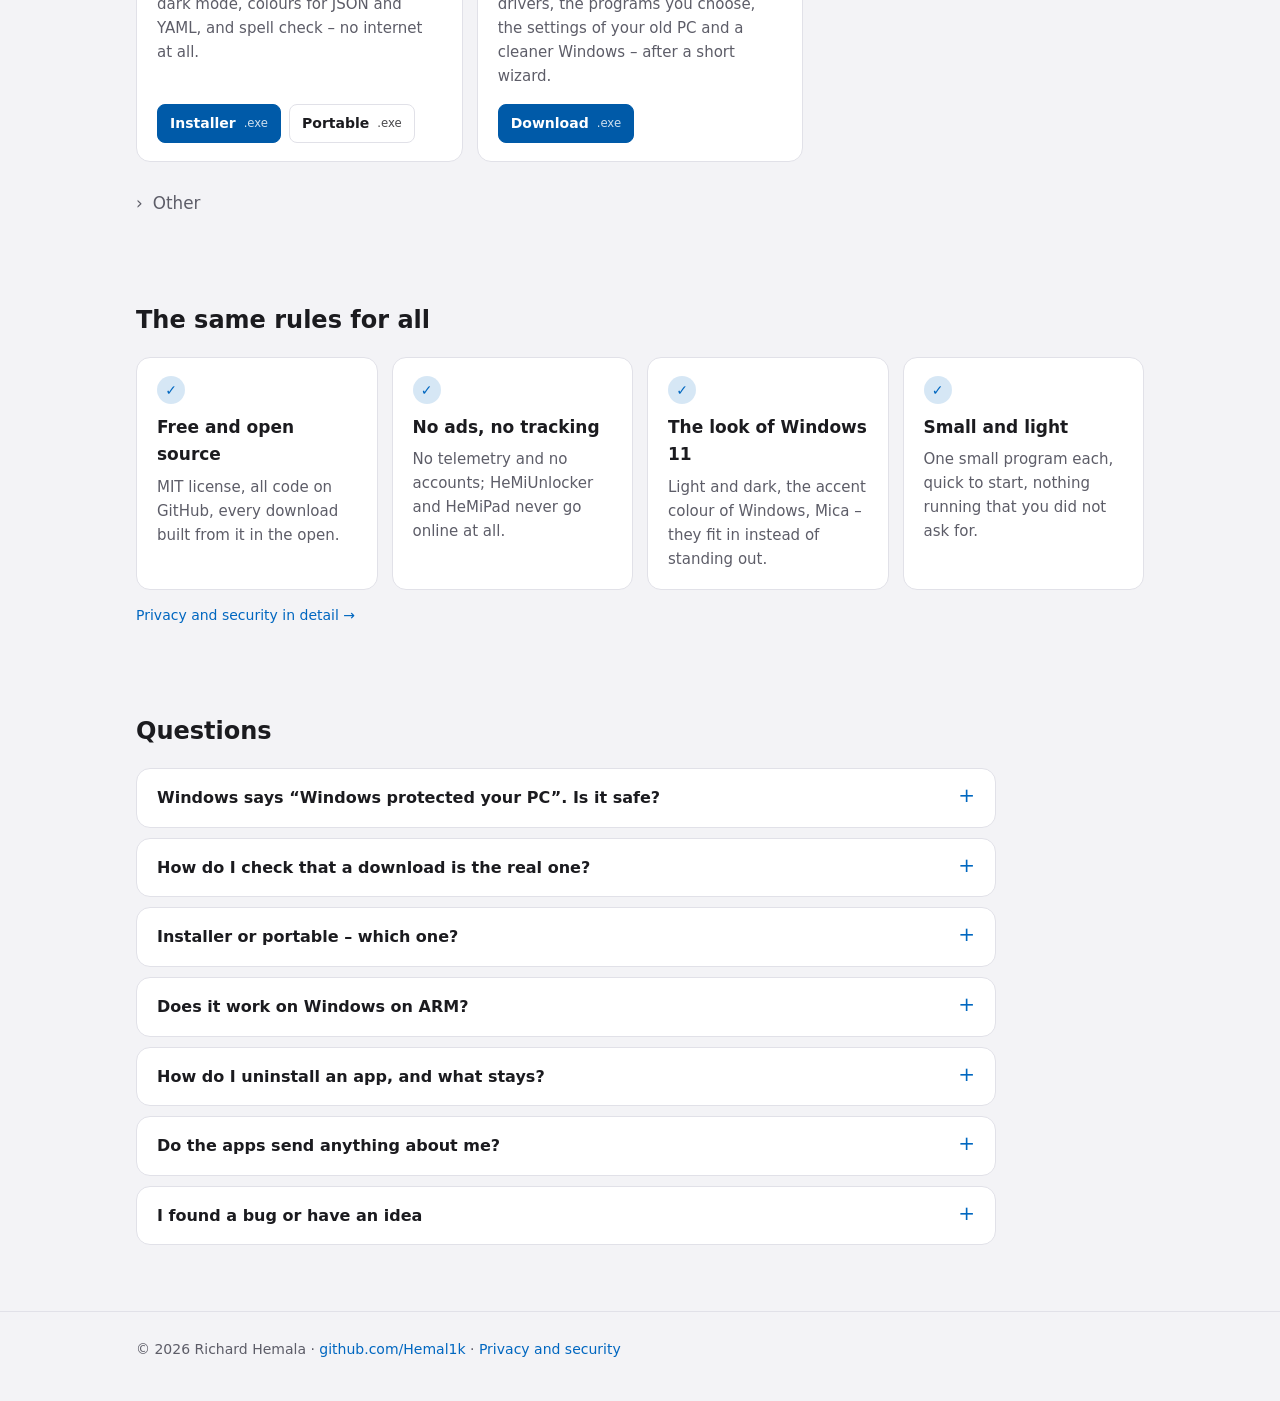
==== commit f205f981: "HeMiTube under Other; HeMiPix: the extensions through the Microsoft Store only Co-Authored-By: Claud" ====
--- a/index.html
+++ b/index.html
@@ -99,14 +99,6 @@
           </div>
         </div>
         <div class="card app-card">
-          <a class="project-head" href="hemitube.html"><img src="assets/hemitube.png?v=3" alt=""><h3>HeMiTube</h3><span class="ver" data-repo="HeMiTube" hidden></span></a>
-          <p>A browser extension for a calmer YouTube: a real theatre mode, the dislike count back, the quality and codecs you want, no Shorts.</p>
-          <div class="actions">
-            <a class="btn primary small" href="https://github.com/Hemal1k/HeMiTube/releases/latest/download/HeMiTube.zip">Download <small>.zip</small></a>
-            <a class="btn small" href="hemitube.html">How to install</a>
-          </div>
-        </div>
-        <div class="card app-card">
           <a class="project-head" href="hemimizer.html"><img src="assets/hemimizer.png?v=3" alt=""><h3>HeMiMizer</h3><span class="ver" data-repo="HeMiMizer" hidden></span></a>
           <p>After reinstalling Windows: the drivers, the programs you choose, the settings of your old PC and a cleaner Windows – after a short wizard.</p>
           <div class="actions">
@@ -117,6 +109,14 @@
       <details class="other">
       <summary class="other-head">Other</summary>
       <div class="grid">
+        <div class="card app-card">
+          <a class="project-head" href="hemitube.html"><img src="assets/hemitube.png?v=3" alt=""><h3>HeMiTube</h3><span class="ver" data-repo="HeMiTube" hidden></span></a>
+          <p>A browser extension for a calmer YouTube: a real theatre mode, the dislike count back, the quality and codecs you want, no Shorts.</p>
+          <div class="actions">
+            <a class="btn primary small" href="https://github.com/Hemal1k/HeMiTube/releases/latest/download/HeMiTube.zip">Download <small>.zip</small></a>
+            <a class="btn small" href="hemitube.html">How to install</a>
+          </div>
+        </div>
         <div class="card app-card">
           <a class="project-head" href="hemidark.html"><img src="assets/hemidark.png?v=3" alt=""><h3>HeMi Dark</h3><span class="ver" data-repo="HeMiDark" hidden></span></a>
           <p>A dark skin for VLC media player in the style of Windows 11 – nine colours, every display scaling.</p>
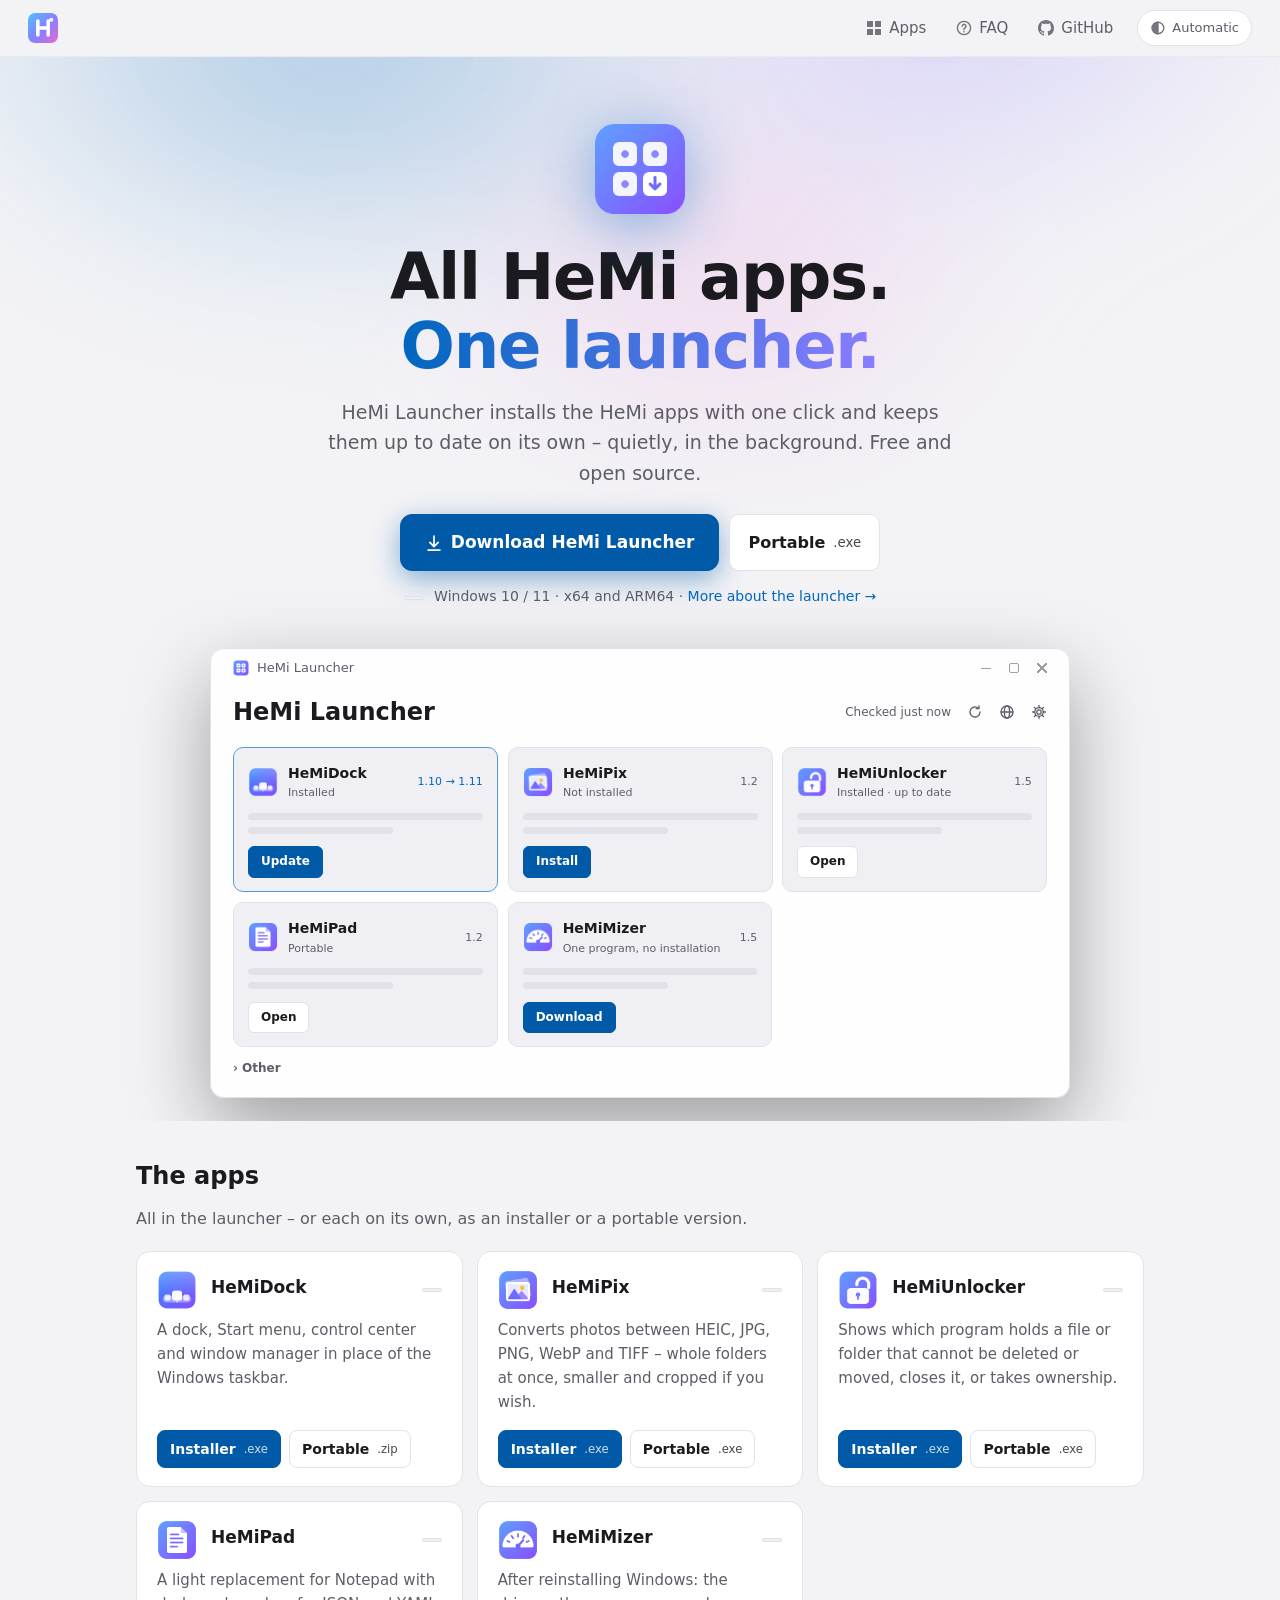
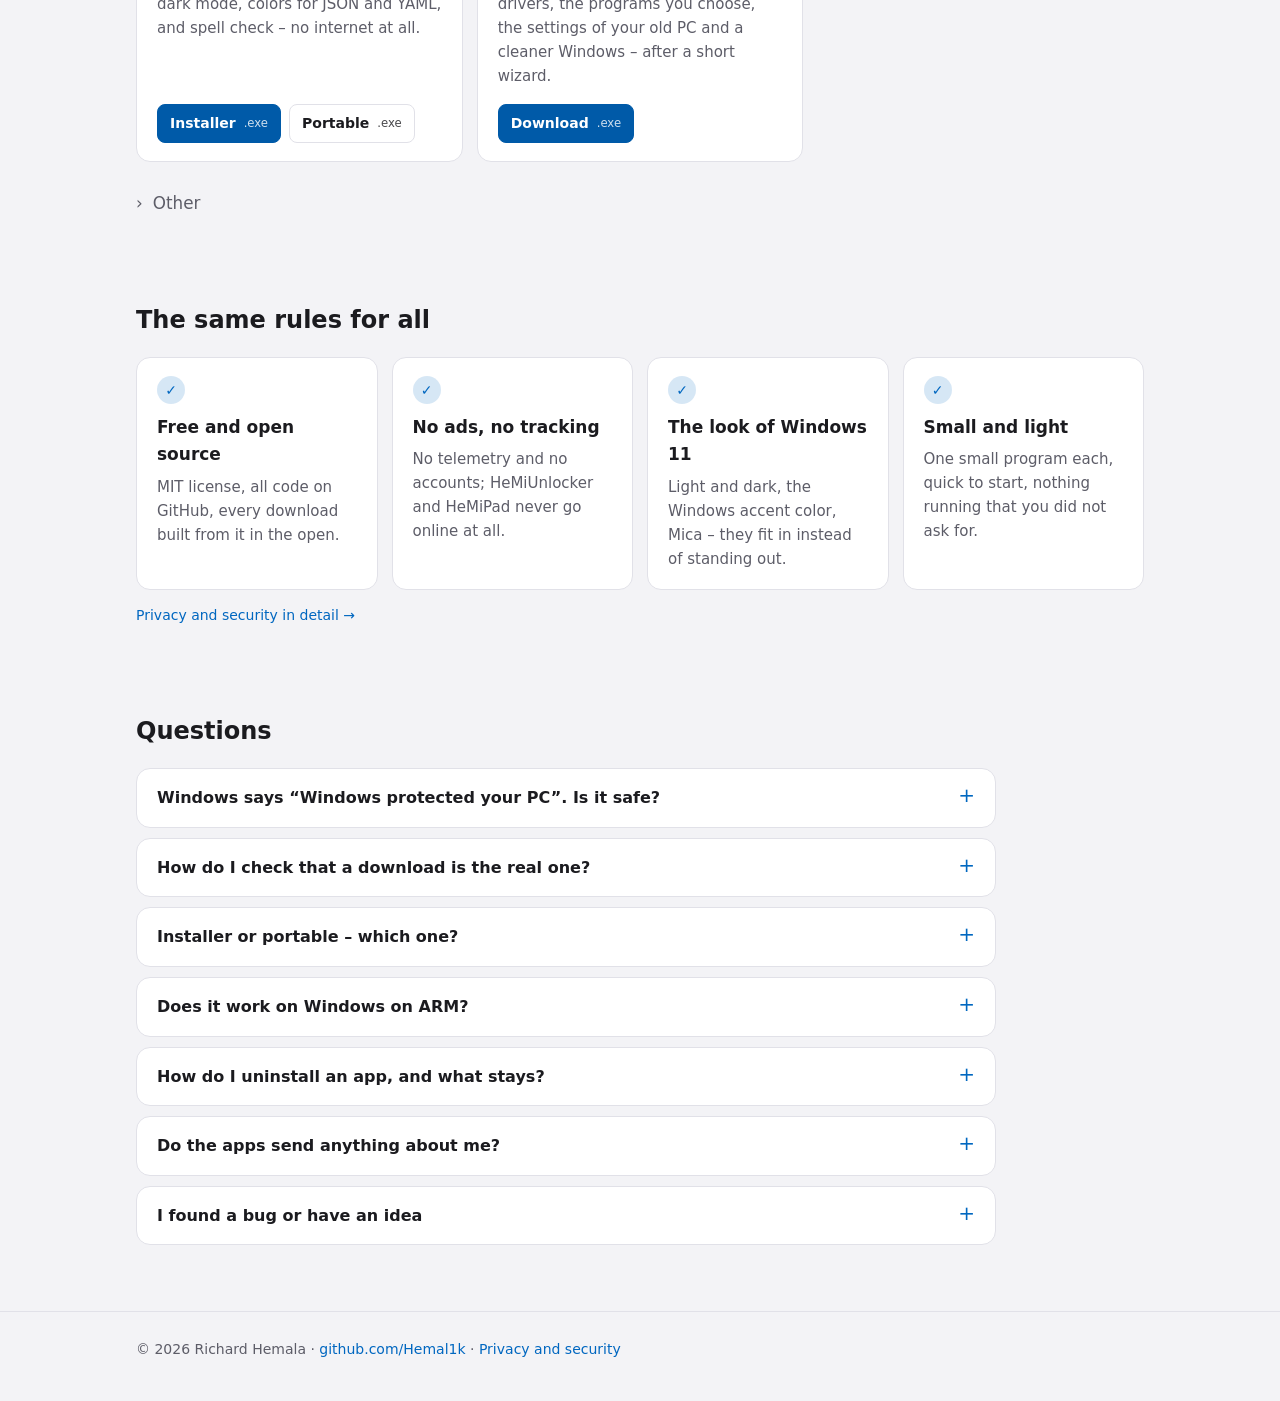
==== commit d55a8c3a: "Texts after the audit of 2026-11-24: true privacy and network statements, US English, current facts " ====
--- a/index.html
+++ b/index.html
@@ -10,14 +10,15 @@
   <meta property="og:title" content="HeMi – apps for Windows">
   <meta property="og:description" content="Small, tidy apps for Windows in the Windows 11 look – installed and kept up to date by HeMi Launcher. Free and open source.">
   <meta property="og:url" content="https://hemal1k.github.io/">
+  <link rel="canonical" href="https://hemal1k.github.io/">
   <meta property="og:image" content="https://hemal1k.github.io/assets/og-hemi.png">
   <meta name="twitter:card" content="summary_large_image">
   <link rel="icon" href="assets/favicon.svg?v=3" type="image/svg+xml">
   <link rel="icon" href="assets/favicon-32.png?v=3" sizes="32x32">
   <link rel="apple-touch-icon" href="assets/favicon-180.png?v=3">
   <script>try{var t=localStorage.getItem("hemi-theme");if(t==="light"||t==="dark")document.documentElement.setAttribute("data-theme",t)}catch(e){}</script>
-  <link rel="stylesheet" href="assets/style.css?v=9">
-  <script src="assets/site.js?v=5" defer></script>
+  <link rel="stylesheet" href="assets/style.css?v=10">
+  <script src="assets/site.js?v=6" defer></script>
 </head>
 <body>
 <header class="topbar">
@@ -54,7 +55,7 @@
           <div class="sk-card sk-install" style="--i:1"><div class="sk-top"><img src="assets/hemipix.png?v=3" alt=""><div><b>HeMiPix</b><small>Not installed</small></div><em>1.2</em></div><i class="sk-line"></i><i class="sk-line sk-short"></i><div class="sk-btns"><span class="sk-btn sk-accent sk-go">Install</span><span class="sk-progress"><span></span></span><span class="sk-done">✓ Installed</span></div></div>
           <div class="sk-card" style="--i:2"><div class="sk-top"><img src="assets/hemiunlocker.png?v=3" alt=""><div><b>HeMiUnlocker</b><small>Installed · up to date</small></div><em>1.5</em></div><i class="sk-line"></i><i class="sk-line sk-short"></i><div class="sk-btns"><span class="sk-btn">Open</span></div></div>
           <div class="sk-card" style="--i:3"><div class="sk-top"><img src="assets/hemipad.png?v=3" alt=""><div><b>HeMiPad</b><small>Portable</small></div><em>1.2</em></div><i class="sk-line"></i><i class="sk-line sk-short"></i><div class="sk-btns"><span class="sk-btn">Open</span></div></div>
-          <div class="sk-card" style="--i:4"><div class="sk-top"><img src="assets/hemimizer.png?v=3" alt=""><div><b>HeMiMizer</b><small>One program, no installation</small></div><em>1.4</em></div><i class="sk-line"></i><i class="sk-line sk-short"></i><div class="sk-btns"><span class="sk-btn sk-accent">Download</span></div></div>
+          <div class="sk-card" style="--i:4"><div class="sk-top"><img src="assets/hemimizer.png?v=3" alt=""><div><b>HeMiMizer</b><small>One program, no installation</small></div><em>1.5</em></div><i class="sk-line"></i><i class="sk-line sk-short"></i><div class="sk-btns"><span class="sk-btn sk-accent">Download</span></div></div>
           <div class="sk-other">› Other</div>
         </div>
       </a>
@@ -92,7 +93,7 @@
         </div>
         <div class="card app-card">
           <a class="project-head" href="hemipad.html"><img src="assets/hemipad.png?v=3" alt=""><h3>HeMiPad</h3><span class="ver" data-repo="HeMiPad" hidden></span></a>
-          <p>A light replacement of Notepad with dark mode, colours for JSON and YAML, and spell check – no internet at all.</p>
+          <p>A light replacement for Notepad with dark mode, colors for JSON and YAML, and spell check – no internet at all.</p>
           <div class="actions">
             <a class="btn primary small" href="https://github.com/Hemal1k/HeMiPad/releases/latest/download/HeMiPad-Setup.exe">Installer <small>.exe</small></a>
             <a class="btn small" href="https://github.com/Hemal1k/HeMiPad/releases/latest/download/HeMiPad-Portable.exe">Portable <small>.exe</small></a>
@@ -111,7 +112,7 @@
       <div class="grid">
         <div class="card app-card">
           <a class="project-head" href="hemitube.html"><img src="assets/hemitube.png?v=3" alt=""><h3>HeMiTube</h3><span class="ver" data-repo="HeMiTube" hidden></span></a>
-          <p>A browser extension for a calmer YouTube: a real theatre mode, the dislike count back, the quality and codecs you want, no Shorts.</p>
+          <p>A browser extension for a calmer YouTube: a real theater mode, the dislike count back, the quality and codecs you want, Shorts hidden if you like.</p>
           <div class="actions">
             <a class="btn primary small" href="https://github.com/Hemal1k/HeMiTube/releases/latest/download/HeMiTube.zip">Download <small>.zip</small></a>
             <a class="btn small" href="hemitube.html">How to install</a>
@@ -119,7 +120,7 @@
         </div>
         <div class="card app-card">
           <a class="project-head" href="hemidark.html"><img src="assets/hemidark.png?v=3" alt=""><h3>HeMi Dark</h3><span class="ver" data-repo="HeMiDark" hidden></span></a>
-          <p>A dark skin for VLC media player in the style of Windows 11 – nine colours, every display scaling.</p>
+          <p>A dark skin for VLC media player in the style of Windows 11 – nine colors, every display scaling.</p>
           <div class="actions">
             <a class="btn primary small" href="https://github.com/Hemal1k/HeMiDark/releases/latest/download/HeMiDark-Skins.zip">Skins <small>.zip</small></a>
           </div>
@@ -133,7 +134,7 @@
       <div class="grid four">
         <div class="card rule"><span class="dot">✓</span><h3>Free and open source</h3><p>MIT license, all code on GitHub, every download built from it in the open.</p></div>
         <div class="card rule"><span class="dot">✓</span><h3>No ads, no tracking</h3><p>No telemetry and no accounts; HeMiUnlocker and HeMiPad never go online at all.</p></div>
-        <div class="card rule"><span class="dot">✓</span><h3>The look of Windows 11</h3><p>Light and dark, the accent colour of Windows, Mica – they fit in instead of standing out.</p></div>
+        <div class="card rule"><span class="dot">✓</span><h3>The look of Windows 11</h3><p>Light and dark, the Windows accent color, Mica – they fit in instead of standing out.</p></div>
         <div class="card rule"><span class="dot">✓</span><h3>Small and light</h3><p>One small program each, quick to start, nothing running that you did not ask for.</p></div>
       </div>
       <p class="note"><a href="about.html">Privacy and security in detail →</a></p>
@@ -156,7 +157,7 @@
         </details>
         <details>
           <summary>Does it work on Windows on ARM?</summary>
-          <p>Yes. Each installer has both versions and installs the right one by itself; the portable versions have their own <code>-arm64</code> file.</p>
+          <p>Yes – all except HeMiMizer (x64 only). Each installer has both versions and installs the right one by itself; the portable versions have their own <code>-arm64</code> file.</p>
         </details>
         <details>
           <summary>How do I uninstall an app, and what stays?</summary>
@@ -164,7 +165,7 @@
         </details>
         <details>
           <summary>Do the apps send anything about me?</summary>
-          <p>No. No telemetry, no accounts, no ads. What goes over the internet at all – mostly nothing – is listed app by app on <a href="about.html">Privacy and security</a>.</p>
+          <p>No analytics, no telemetry, no accounts. The apps connect only where a feature needs it (listed app by app on <a href="about.html">Privacy and security</a>) – never to collect anything about you or how you use them.</p>
         </details>
         <details>
           <summary>I found a bug or have an idea</summary>
--- a/assets/style.css
+++ b/assets/style.css
@@ -240,6 +240,7 @@
 .topbar .theme-switch { margin-left: 6px; }
 @media (max-width: 600px) { .theme-switch span { display: none; } .theme-switch { padding: 7px; } }
 
+
 /* "Other" under the apps: HeMi Dark is skins, not an app */
 .other-head { margin: 28px 0 12px; font-size: 1.05rem; color: var(--dim); }
 
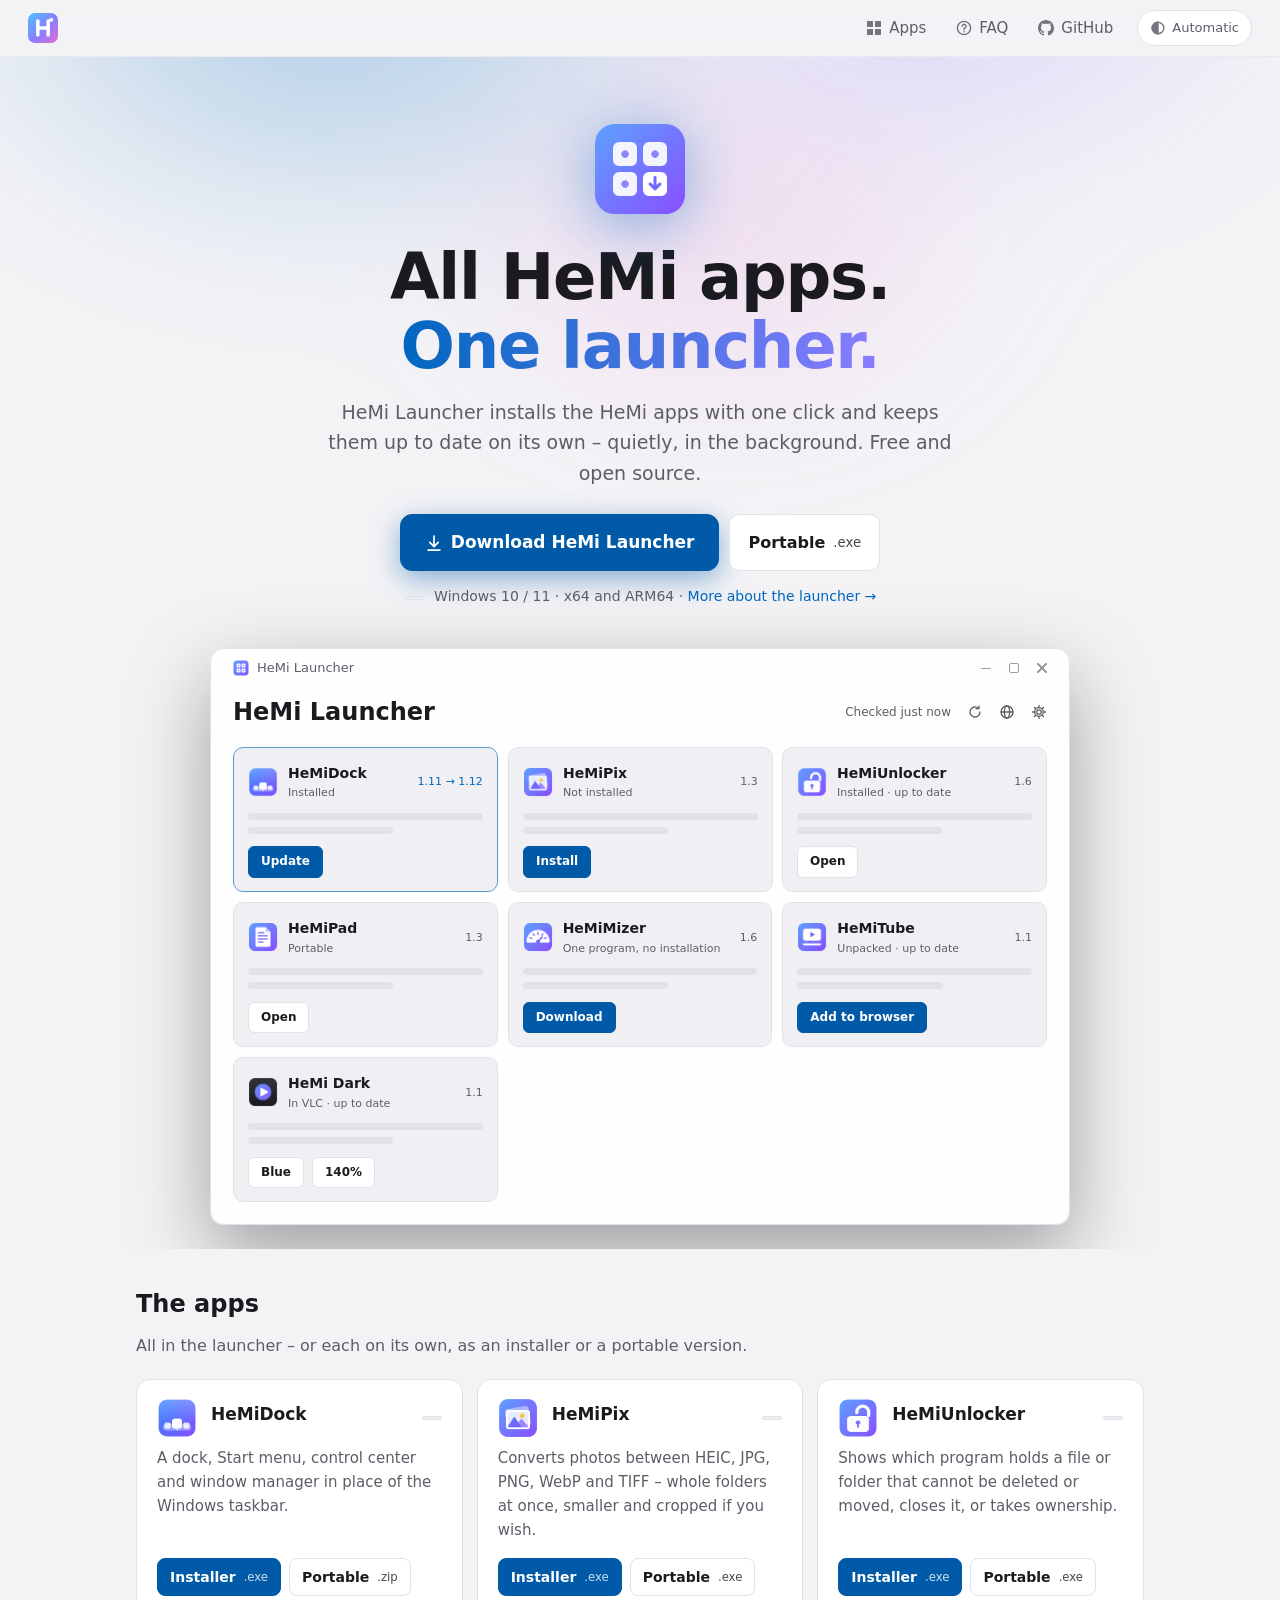
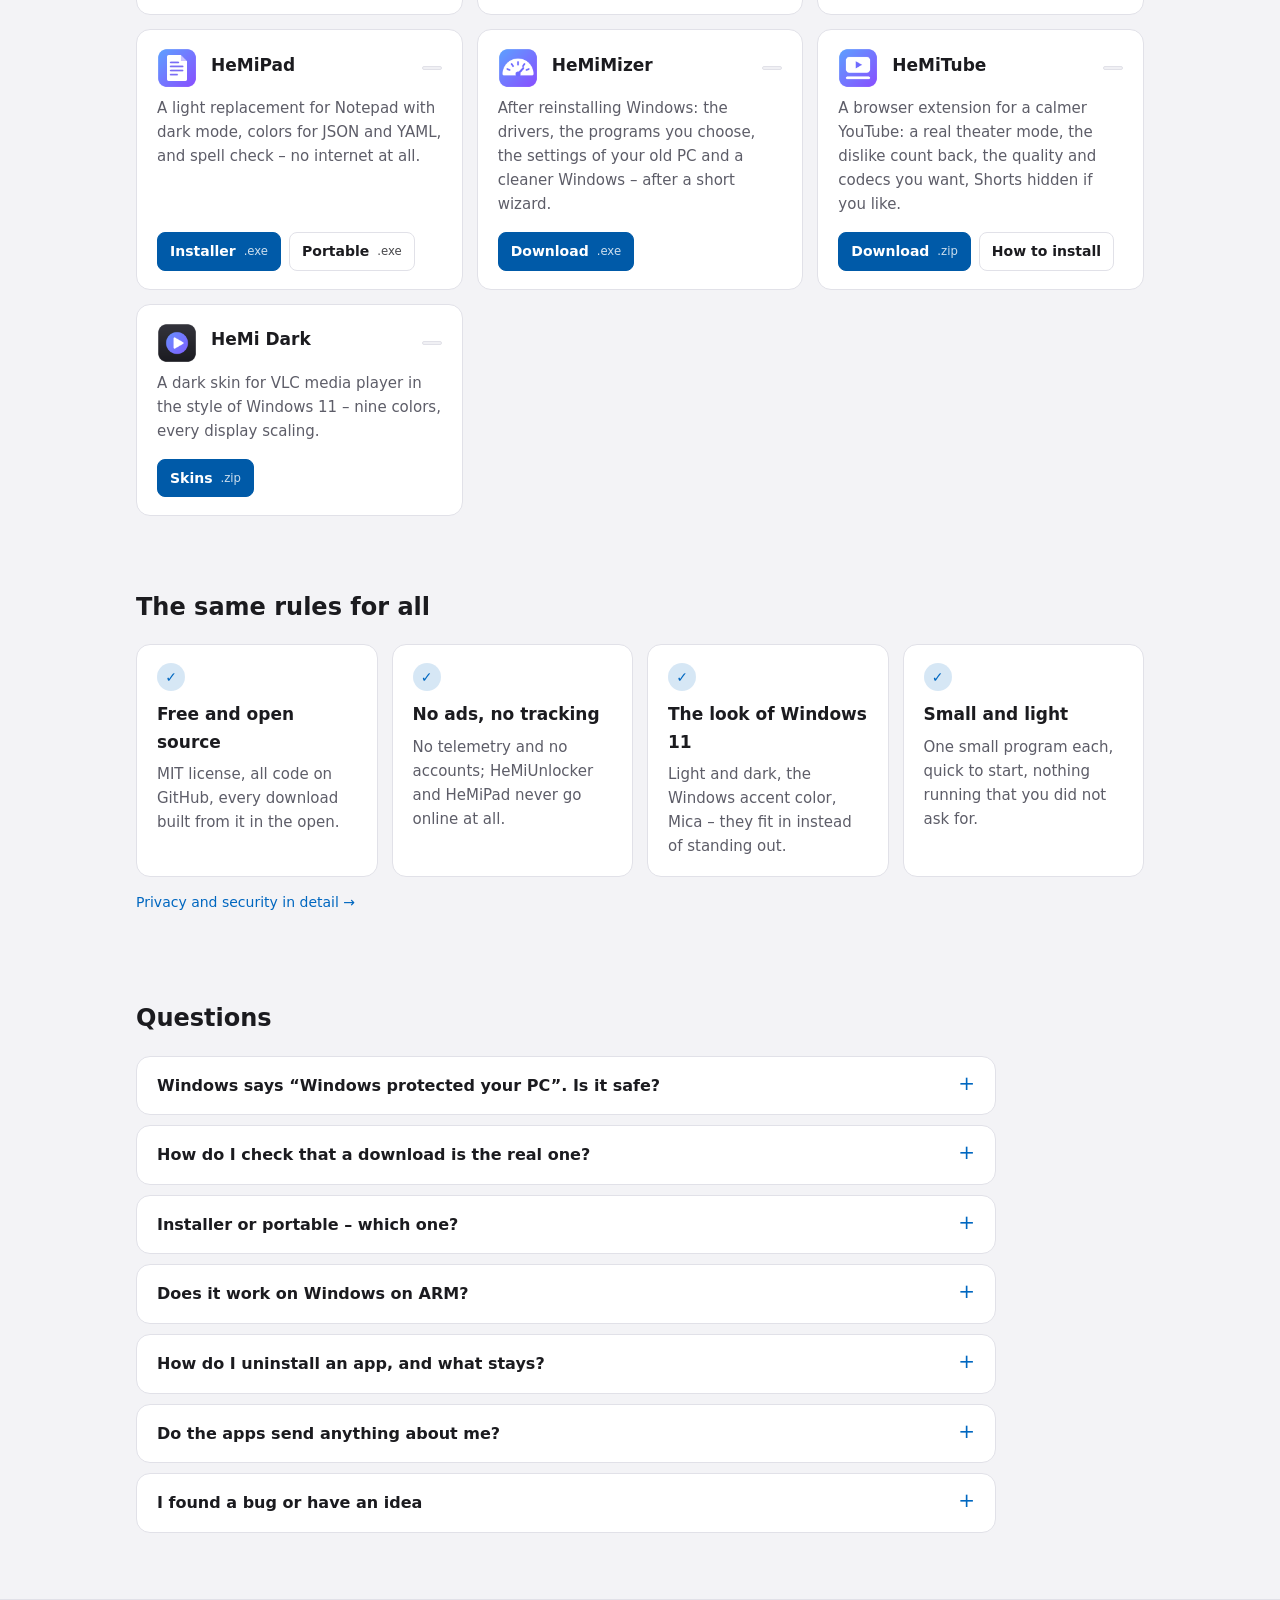
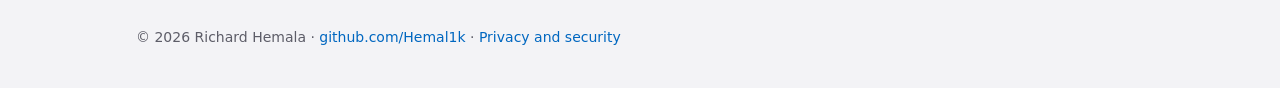
==== commit dc1e3937: "All apps in one grid (no Other), the launcher sketch with all seven apps, current versions; LICENSE;" ====
--- a/index.html
+++ b/index.html
@@ -3,6 +3,7 @@
 <head>
   <meta charset="utf-8">
   <meta name="viewport" content="width=device-width, initial-scale=1">
+  <meta name="referrer" content="strict-origin-when-cross-origin">
   <title>HeMi – apps for Windows</title>
   <meta name="description" content="Small, tidy apps for Windows in the Windows 11 look – installed and kept up to date by HeMi Launcher: HeMiDock, HeMiPix, HeMiUnlocker, HeMiPad, HeMiTube for YouTube, HeMi Dark for VLC and HeMiMizer. Free and open source.">
   <meta property="og:type" content="website">
@@ -51,12 +52,13 @@
           <svg viewBox="0 0 16 16" aria-hidden="true"><circle cx="8" cy="8" r="6"/><ellipse cx="8" cy="8" rx="2.6" ry="6"/><path d="M2 8h12"/></svg>
           <svg viewBox="0 0 16 16" aria-hidden="true"><circle cx="8" cy="8" r="2.2"/><path d="M8 1.5v2M8 12.5v2M1.5 8h2M12.5 8h2M3.4 3.4l1.4 1.4M11.2 11.2l1.4 1.4M3.4 12.6l1.4-1.4M11.2 4.8l1.4-1.4"/><circle cx="8" cy="8" r="4.3"/></svg></span></div>
         <div class="sk-grid">
-          <div class="sk-card sk-update" style="--i:0"><div class="sk-top"><img src="assets/hemidock.png?v=3" alt=""><div><b>HeMiDock</b><small>Installed</small></div><em>1.10 → 1.11</em></div><i class="sk-line"></i><i class="sk-line sk-short"></i><div class="sk-btns"><span class="sk-btn sk-accent">Update</span></div></div>
-          <div class="sk-card sk-install" style="--i:1"><div class="sk-top"><img src="assets/hemipix.png?v=3" alt=""><div><b>HeMiPix</b><small>Not installed</small></div><em>1.2</em></div><i class="sk-line"></i><i class="sk-line sk-short"></i><div class="sk-btns"><span class="sk-btn sk-accent sk-go">Install</span><span class="sk-progress"><span></span></span><span class="sk-done">✓ Installed</span></div></div>
-          <div class="sk-card" style="--i:2"><div class="sk-top"><img src="assets/hemiunlocker.png?v=3" alt=""><div><b>HeMiUnlocker</b><small>Installed · up to date</small></div><em>1.5</em></div><i class="sk-line"></i><i class="sk-line sk-short"></i><div class="sk-btns"><span class="sk-btn">Open</span></div></div>
-          <div class="sk-card" style="--i:3"><div class="sk-top"><img src="assets/hemipad.png?v=3" alt=""><div><b>HeMiPad</b><small>Portable</small></div><em>1.2</em></div><i class="sk-line"></i><i class="sk-line sk-short"></i><div class="sk-btns"><span class="sk-btn">Open</span></div></div>
-          <div class="sk-card" style="--i:4"><div class="sk-top"><img src="assets/hemimizer.png?v=3" alt=""><div><b>HeMiMizer</b><small>One program, no installation</small></div><em>1.5</em></div><i class="sk-line"></i><i class="sk-line sk-short"></i><div class="sk-btns"><span class="sk-btn sk-accent">Download</span></div></div>
-          <div class="sk-other">› Other</div>
+          <div class="sk-card sk-update" style="--i:0"><div class="sk-top"><img src="assets/hemidock.png?v=3" alt=""><div><b>HeMiDock</b><small>Installed</small></div><em>1.11 → 1.12</em></div><i class="sk-line"></i><i class="sk-line sk-short"></i><div class="sk-btns"><span class="sk-btn sk-accent">Update</span></div></div>
+          <div class="sk-card sk-install" style="--i:1"><div class="sk-top"><img src="assets/hemipix.png?v=3" alt=""><div><b>HeMiPix</b><small>Not installed</small></div><em>1.3</em></div><i class="sk-line"></i><i class="sk-line sk-short"></i><div class="sk-btns"><span class="sk-btn sk-accent sk-go">Install</span><span class="sk-progress"><span></span></span><span class="sk-done">✓ Installed</span></div></div>
+          <div class="sk-card" style="--i:2"><div class="sk-top"><img src="assets/hemiunlocker.png?v=3" alt=""><div><b>HeMiUnlocker</b><small>Installed · up to date</small></div><em>1.6</em></div><i class="sk-line"></i><i class="sk-line sk-short"></i><div class="sk-btns"><span class="sk-btn">Open</span></div></div>
+          <div class="sk-card" style="--i:3"><div class="sk-top"><img src="assets/hemipad.png?v=3" alt=""><div><b>HeMiPad</b><small>Portable</small></div><em>1.3</em></div><i class="sk-line"></i><i class="sk-line sk-short"></i><div class="sk-btns"><span class="sk-btn">Open</span></div></div>
+          <div class="sk-card" style="--i:4"><div class="sk-top"><img src="assets/hemimizer.png?v=3" alt=""><div><b>HeMiMizer</b><small>One program, no installation</small></div><em>1.6</em></div><i class="sk-line"></i><i class="sk-line sk-short"></i><div class="sk-btns"><span class="sk-btn sk-accent">Download</span></div></div>
+          <div class="sk-card" style="--i:5"><div class="sk-top"><img src="assets/hemitube.png?v=3" alt=""><div><b>HeMiTube</b><small>Unpacked · up to date</small></div><em>1.1</em></div><i class="sk-line"></i><i class="sk-line sk-short"></i><div class="sk-btns"><span class="sk-btn sk-accent">Add to browser</span></div></div>
+          <div class="sk-card" style="--i:6"><div class="sk-top"><img src="assets/hemidark.png?v=3" alt=""><div><b>HeMi Dark</b><small>In VLC · up to date</small></div><em>1.1</em></div><i class="sk-line"></i><i class="sk-line sk-short"></i><div class="sk-btns"><span class="sk-btn">Blue</span><span class="sk-btn">140%</span></div></div>
         </div>
       </a>
     </div>
@@ -106,10 +108,6 @@
             <a class="btn primary small" href="https://github.com/Hemal1k/HeMiMizer/releases/latest/download/HeMiMizer.exe">Download <small>.exe</small></a>
           </div>
         </div>
-      </div>
-      <details class="other">
-      <summary class="other-head">Other</summary>
-      <div class="grid">
         <div class="card app-card">
           <a class="project-head" href="hemitube.html"><img src="assets/hemitube.png?v=3" alt=""><h3>HeMiTube</h3><span class="ver" data-repo="HeMiTube" hidden></span></a>
           <p>A browser extension for a calmer YouTube: a real theater mode, the dislike count back, the quality and codecs you want, Shorts hidden if you like.</p>
@@ -126,7 +124,6 @@
           </div>
         </div>
       </div>
-      </details>
     </section>
 
     <section id="rules">
--- a/assets/style.css
+++ b/assets/style.css
@@ -242,12 +242,6 @@
 
 
 /* "Other" under the apps: HeMi Dark is skins, not an app */
-.other-head { margin: 28px 0 12px; font-size: 1.05rem; color: var(--dim); }
 
 /* the launcher sketch: "Other" above HeMi Dark (skins, not an app), as in the app */
-.sk-other { grid-column: 1 / -1; font-size: 12px; font-weight: 600; color: var(--dim); margin: 2px 0 -4px; }
 /* "Other" folded: a click unfolds it */
-details.other > summary { cursor: pointer; list-style: none; }
-details.other > summary::-webkit-details-marker { display: none; }
-details.other > summary::before { content: "›"; display: inline-block; width: 1em; transition: transform .15s; }
-details.other[open] > summary::before { transform: rotate(90deg); }
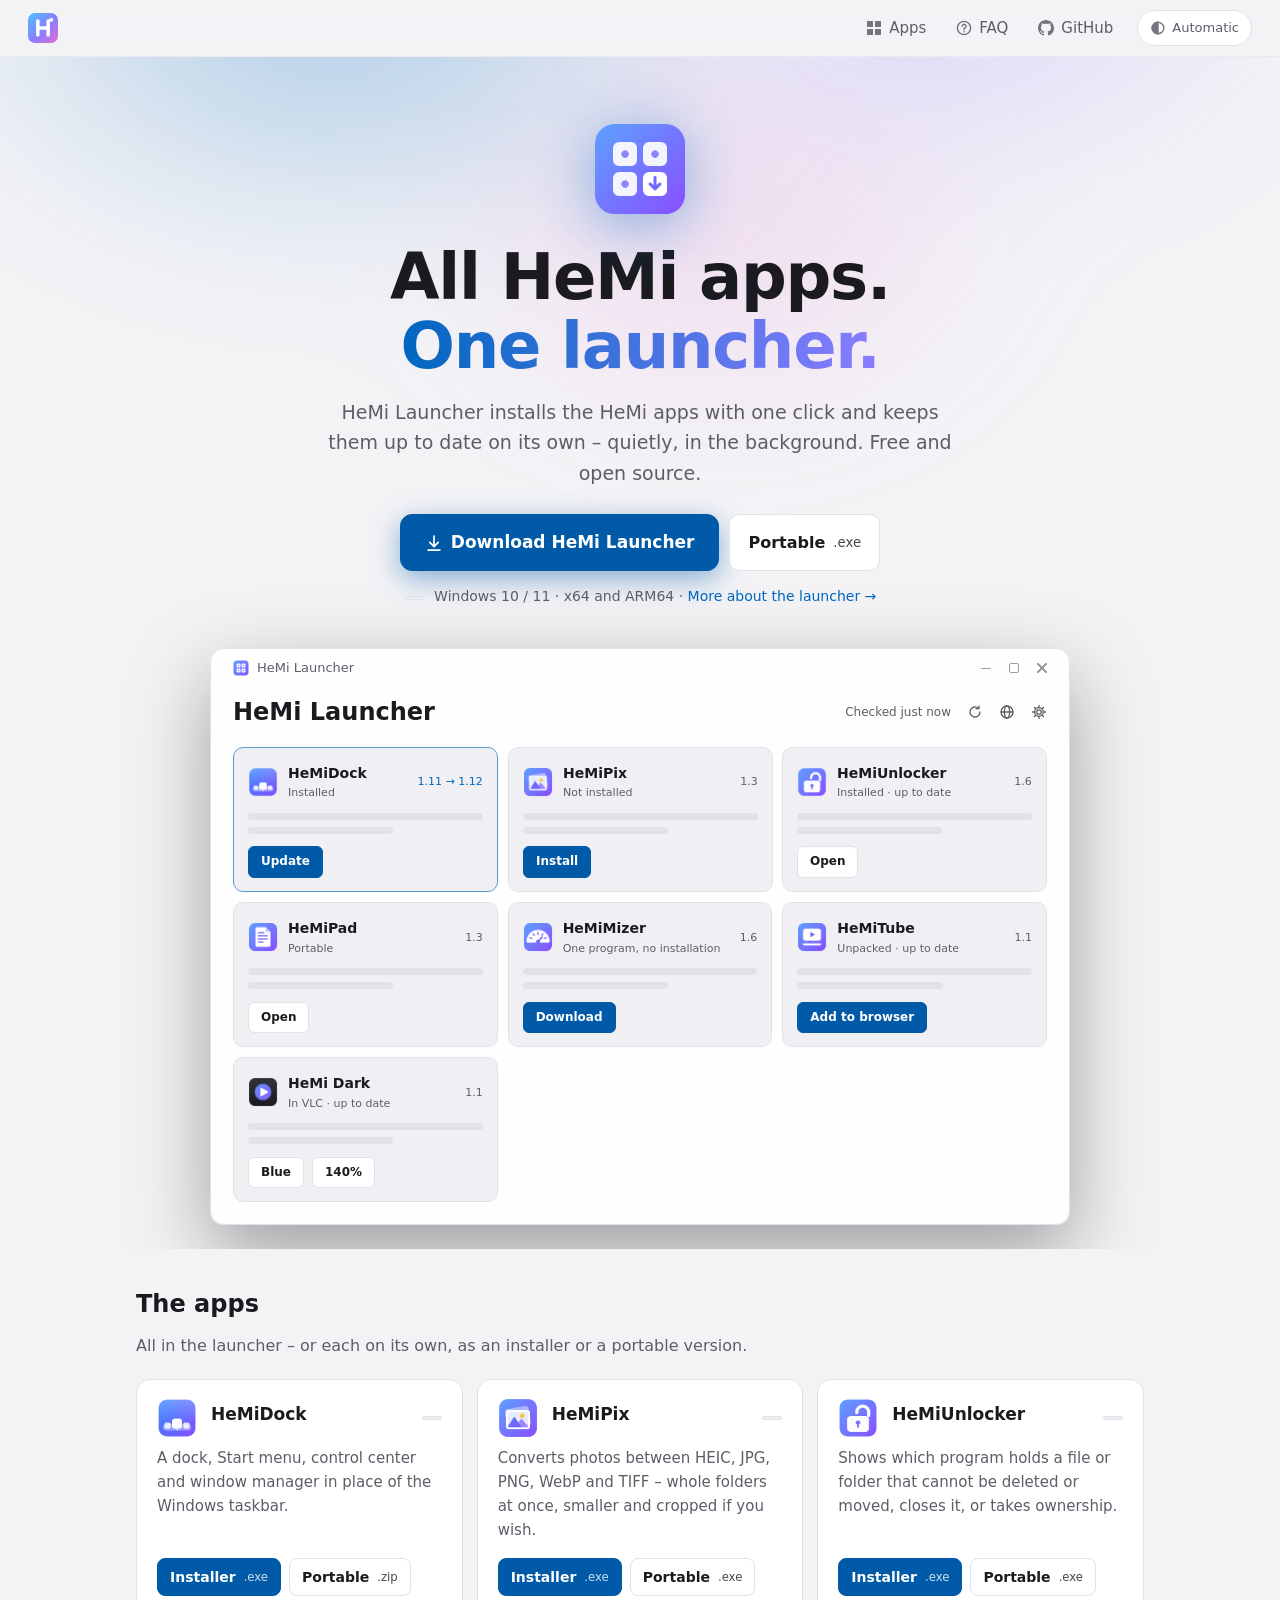
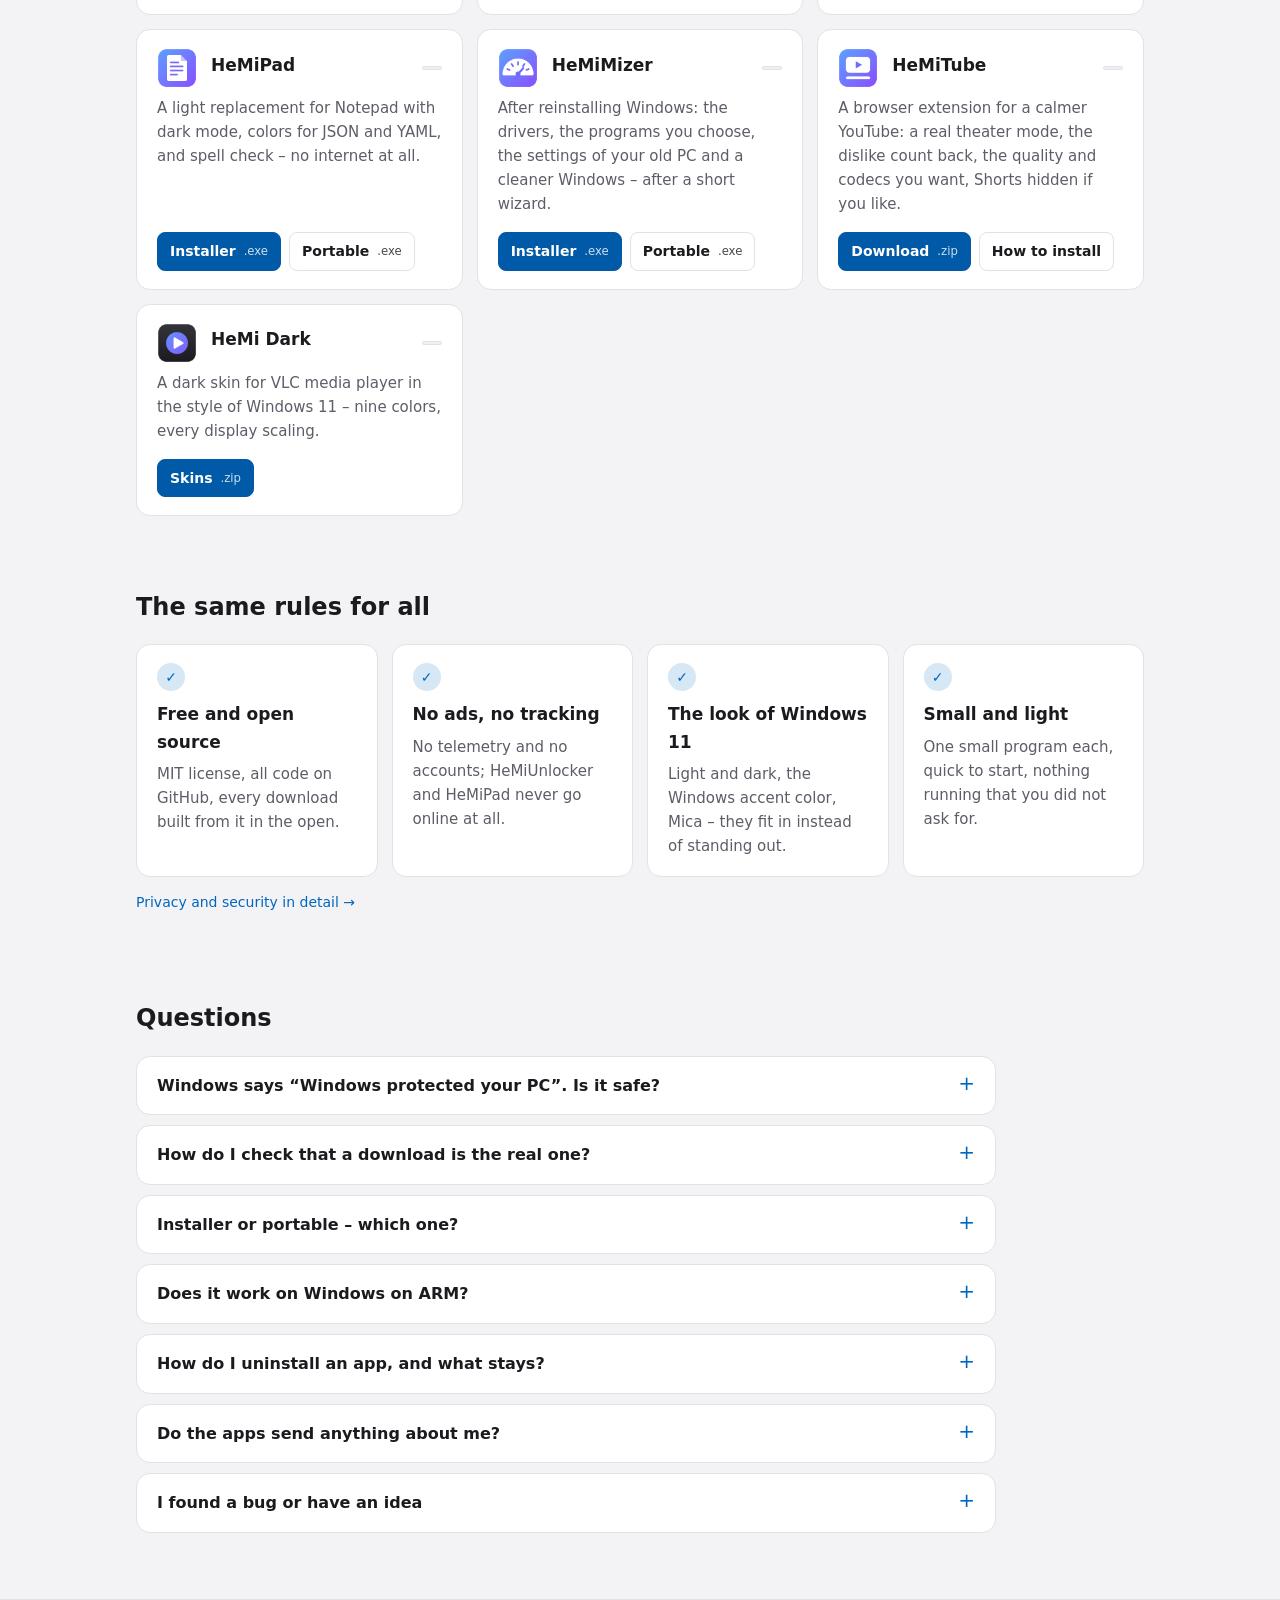
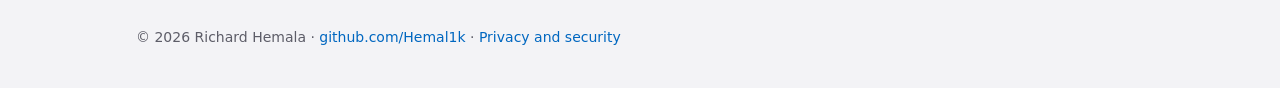
==== commit fca3321e: "HeMiMizer 1.7.0: installer, custom Windows ISO; update intervals Co-Authored-By: Claude Opus 5.5 <no" ====
--- a/index.html
+++ b/index.html
@@ -105,7 +105,8 @@
           <a class="project-head" href="hemimizer.html"><img src="assets/hemimizer.png?v=3" alt=""><h3>HeMiMizer</h3><span class="ver" data-repo="HeMiMizer" hidden></span></a>
           <p>After reinstalling Windows: the drivers, the programs you choose, the settings of your old PC and a cleaner Windows – after a short wizard.</p>
           <div class="actions">
-            <a class="btn primary small" href="https://github.com/Hemal1k/HeMiMizer/releases/latest/download/HeMiMizer.exe">Download <small>.exe</small></a>
+            <a class="btn primary small" href="https://github.com/Hemal1k/HeMiMizer/releases/latest/download/HeMiMizer-Setup.exe">Installer <small>.exe</small></a>
+            <a class="btn small" href="https://github.com/Hemal1k/HeMiMizer/releases/latest/download/HeMiMizer.exe">Portable <small>.exe</small></a>
           </div>
         </div>
         <div class="card app-card">
